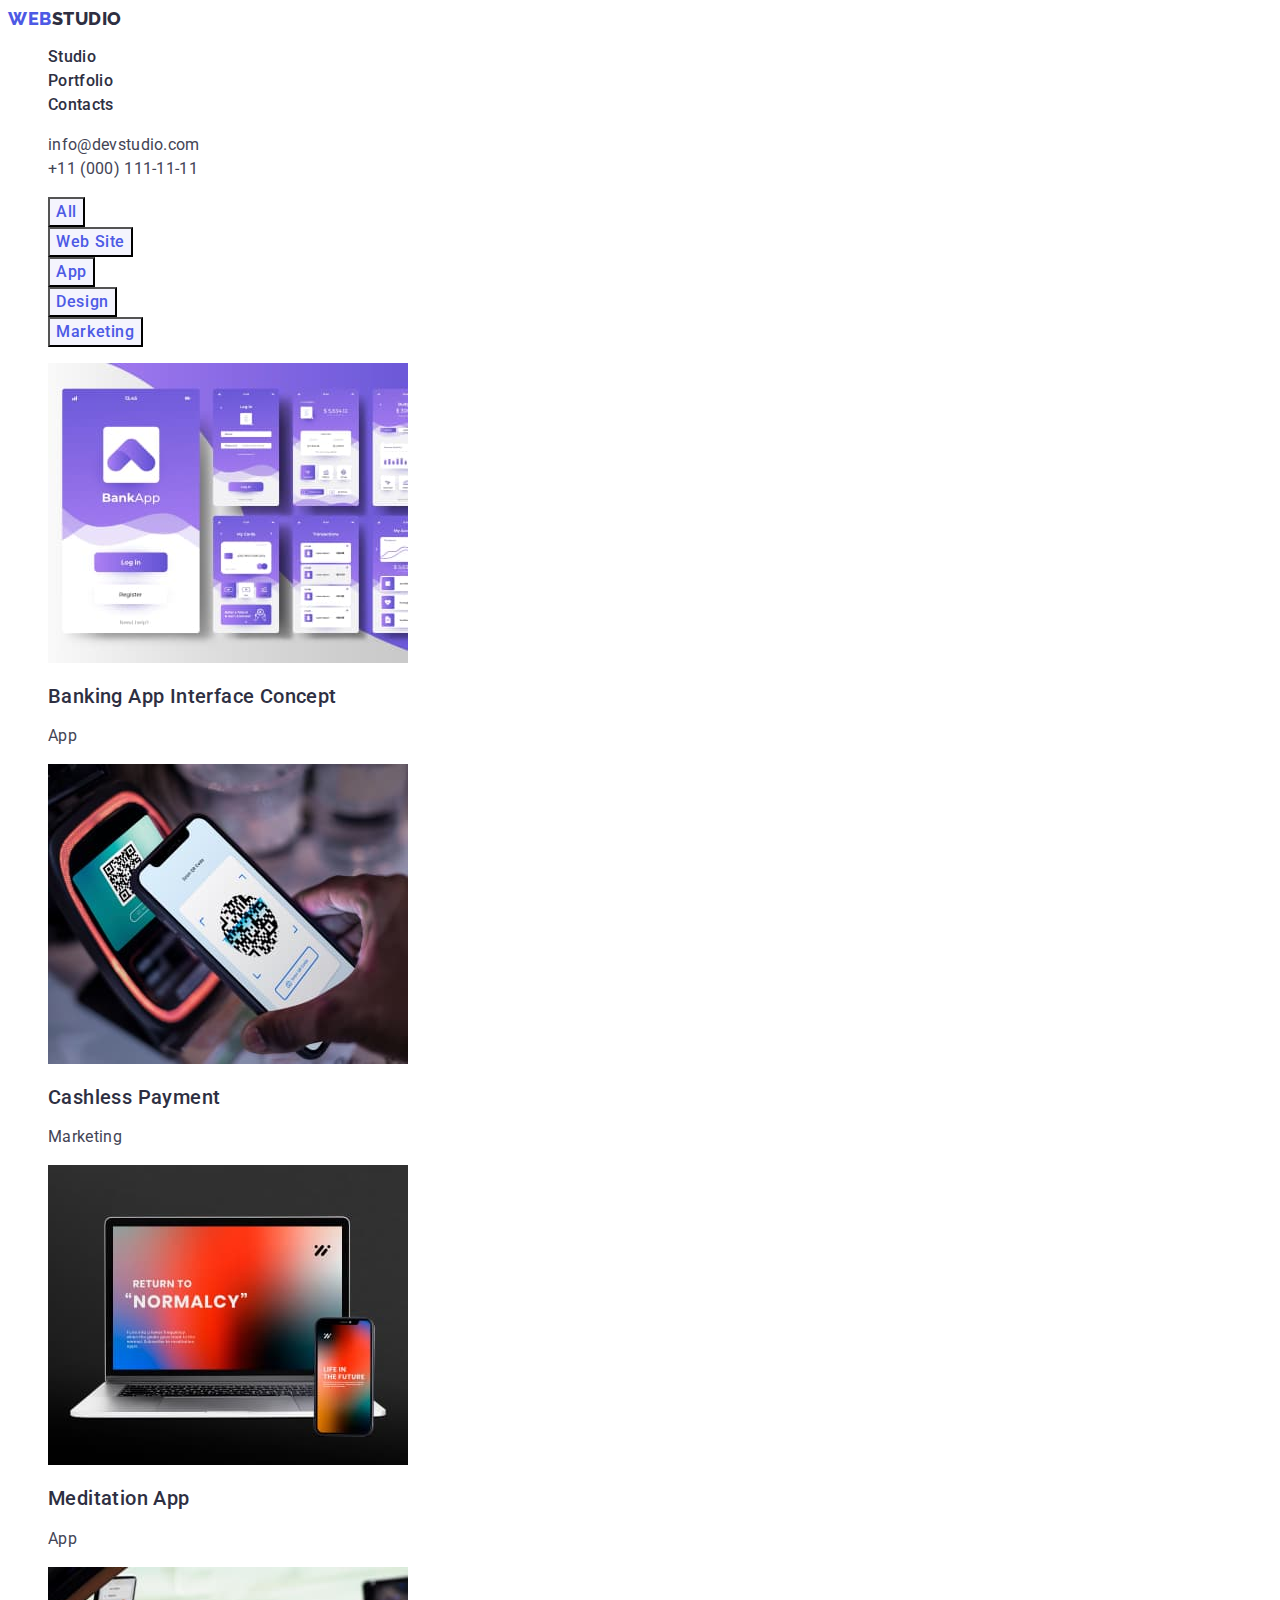
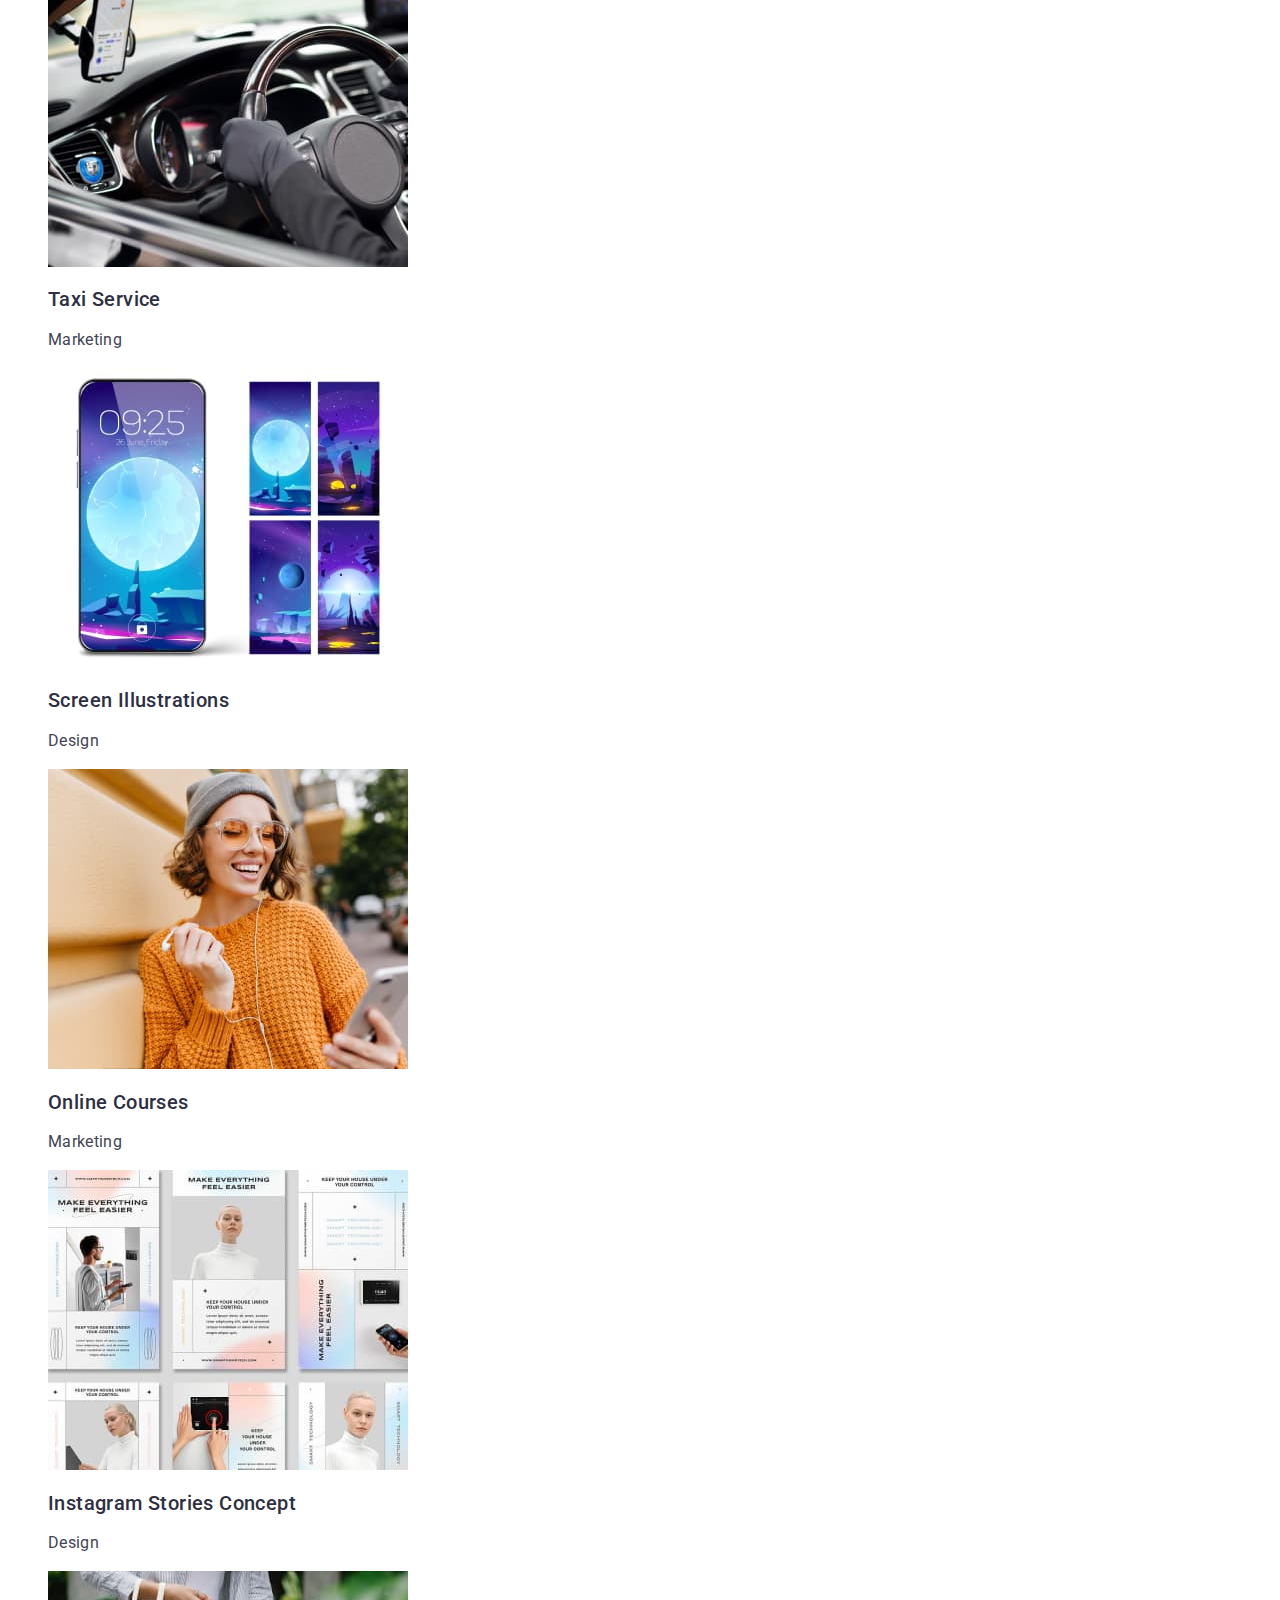
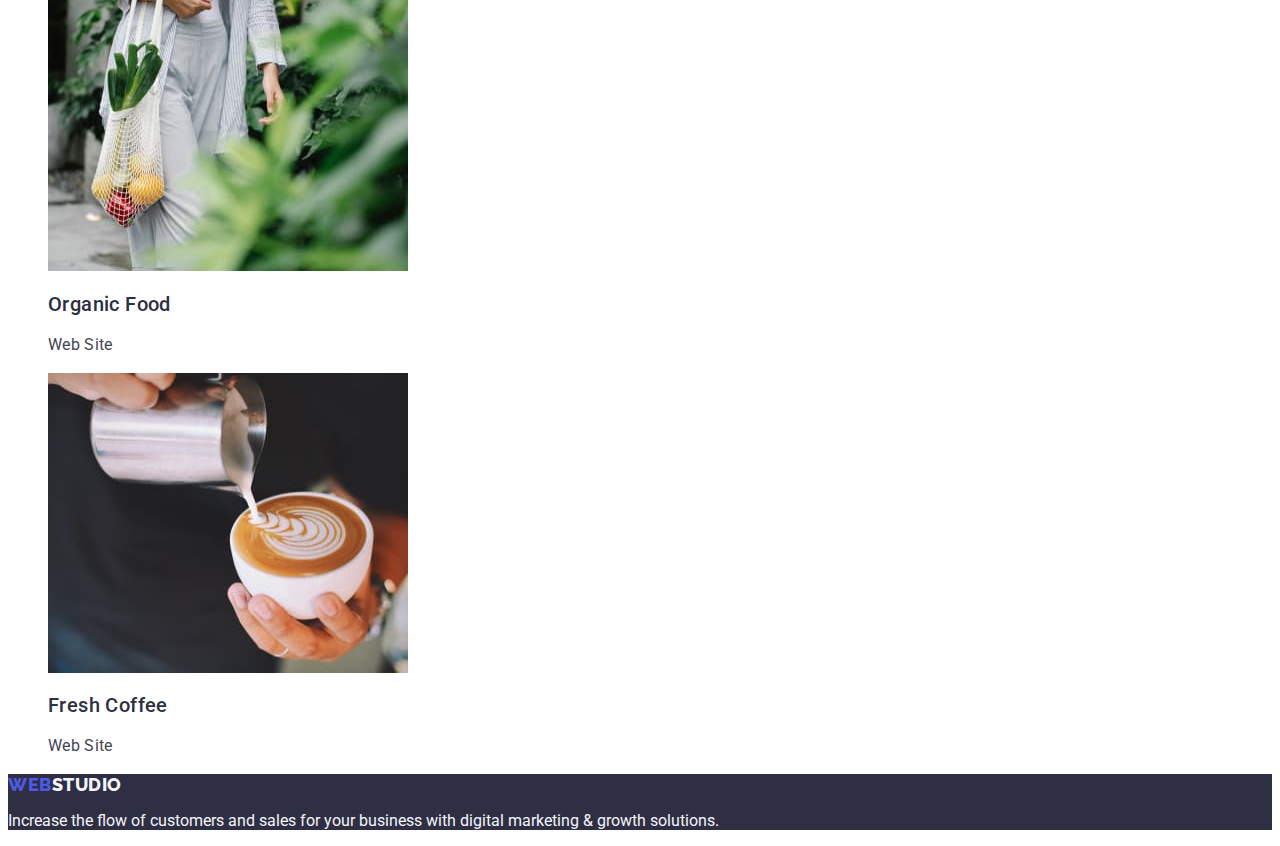
==== portfolio.html @ 261b6c30 "Initial commit" ====
<!DOCTYPE html>
<html lang="en">
  <head>
    <meta charset="UTF-8" />
    <meta http-equiv="X-UA-Compatible" content="IE=edge" />
    <meta name="viewport" content="width=device-width, initial-scale=1.0" />
    <title>Document</title>
    <link rel="preconnect" href="https://fonts.googleapis.com" />
    <link rel="preconnect" href="https://fonts.gstatic.com" crossorigin />
    <link
      href="https://fonts.googleapis.com/css2?family=Raleway:wght@800&family=Roboto:ital,wght@0,400;0,500;0,900;1,700&display=swap"
      rel="stylesheet"
    />
    <link rel="stylesheet" href="./css/styles.css" />
  </head>
  <body>
    <!-- Header -->
    <header class="nav">
      <nav>
        <a href="./index.html" class="logo link"
          >Web<span class="logo-second-color">Studio</span></a
        >

        <ul class="list">
          <li><a class="nav-link link" href="./index.html">Studio</a></li>
          <li>
            <a class="nav-link link" href="./portfolio.html">Portfolio</a>
          </li>
          <li><a class="nav-link link" href="">Contacts</a></li>
        </ul>
      </nav>

      <address class="address">
        <ul class="list">
          <li class="address-item">
            <a class="address-contacts link" href="mailto:info@devstudio.com"
              >info@devstudio.com</a
            >
          </li>
          <li class="address-item">
            <a class="address-contacts link" href="tel:+110001111111"
              >+11 (000) 111-11-11</a
            >
          </li>
        </ul>
      </address>
    </header>

    <!-- Filters  -->
    <main>
      <section class="filter-buttons">
        <h1 class="filter-title" hidden>What are we doing</h1>

        <ul class="filter-list-btn list">
          <li><button class="filter-btn-item" type="button">All</button></li>
          <li>
            <button class="filter-btn-item" type="button">Web Site</button>
          </li>
          <li><button class="filter-btn-item" type="button">App</button></li>
          <li><button class="filter-btn-item" type="button">Design</button></li>
          <li>
            <button class="filter-btn-item" type="button">Marketing</button>
          </li>
        </ul>

        <ul class="filter-list-img list">
          <li class="filter-item-img">
            <a href="" class="link">
              <img
                src="./images/images-portfolio/img-1.jpg"
                alt="app-interface"
                width="360"
                height="300"
              />
              <h2 class="filter-subtitle">Banking App Interface Concept</h2>
              <p class="filter-text">App</p></a
            >
          </li>
          <li>
            <a href="" class="link">
              <img
                src="./images/images-portfolio/img-2.jpg"
                alt="cashless-payment"
                width="360"
                height="300"
              />
              <h2 class="filter-subtitle">Cashless Payment</h2>
              <p class="filter-text">Marketing</p></a
            >
          </li>
          <li>
            <a href="" class="link">
              <img
                src="./images/images-portfolio/img-3.jpg"
                alt="meditation-app"
                width="360"
                height="300"
              />
              <h2 class="filter-subtitle">Meditation App</h2>
              <p class="filter-text">App</p></a
            >
          </li>

          <li>
            <a href="" class="link">
              <img
                src="./images/images-portfolio/img-4.jpg"
                alt="taxi-service"
                width="360"
                height="300"
              />
              <h2 class="filter-subtitle">Taxi Service</h2>
              <p class="filter-text">Marketing</p></a
            >
          </li>
          <li>
            <a href="" class="link">
              <img
                src="./images/images-portfolio/img-5.jpg"
                alt="screen-illustrations"
                width="360"
                height="300"
              />
              <h2 class="filter-subtitle">Screen Illustrations</h2>
              <p class="filter-text">Design</p></a
            >
          </li>

          <li>
            <a href="" class="link">
              <img
                src="./images/images-portfolio/img-6.jpg"
                alt="online-courses"
                width="360"
                height="300"
              />
              <h2 class="filter-subtitle">Online Courses</h2>
              <p class="filter-text">Marketing</p></a
            >
          </li>
          <li>
            <a href="" class="link">
              <img
                src="./images/images-portfolio/img-7.jpg"
                alt="instagram-stories-concept"
                width="360"
                height="300"
              />
              <h2 class="filter-subtitle">Instagram Stories Concept</h2>
              <p class="filter-text">Design</p></a
            >
          </li>
          <li>
            <a href="" class="link">
              <img
                src="./images/images-portfolio/img-8.jpg"
                alt="organic-food"
                width="360"
                height="300"
              />
              <h2 class="filter-subtitle">Organic Food</h2>
              <p class="filter-text">Web Site</p></a
            >
          </li>
          <li>
            <a href="" class="link">
              <img
                src="./images/images-portfolio/img-9.jpg"
                alt="fresh-coffee"
                width="360"
                height="300"
              />
              <h2 class="filter-subtitle">Fresh Coffee</h2>
              <p class="filter-text">Web Site</p></a
            >
          </li>
        </ul>
      </section>
    </main>
    <!-- Footer -->
    <footer class="footer">
      <a class="logo link" href="./index.html"
        >Web<span class="footer-logo">Studio</span></a
      >
      <p class="footer-text">
        Increase the flow of customers and sales for your business with digital
        marketing & growth solutions.
      </p>
    </footer>
  </body>
</html>
---- css/styles.css ----
:root {
  --primary-brand: #4d5ae5;
  --btn-active-color: #404bbf;
  --title-text-color: #2e2f42;
  --body-text-color: #434455;
  --section-color: #f4f4fd;
  --white-background-color: #fff;
  --dark-background-color: #2e2f42;
}

body {
  background-color: var(--white-background-color);
  color: var(--body-text-color);
  font-family: "Roboto", sans-serif;
  font-size: 16px;
}

.list {
  list-style: none;
}

/* Header nav sectioon */

.nav {
  background-color: var(--white-background-color);
}

.link {
  text-decoration: none;
}
.logo {
  color: var(--primary-brand);
  font-family: "Raleway", sans-serif;
  font-size: 18px;
  font-weight: 800;
  line-height: 1.17;
  letter-spacing: 0.03em;
  text-transform: uppercase;
  text-decoration: none;
}

.logo-second-color {
  color: var(--title-text-color);
  font-family: "Raleway", sans-serif;
  font-size: 18px;
  font-weight: 800;
  line-height: 1.17;
  letter-spacing: 0.03em;
  text-transform: uppercase;
  text-decoration: none;
}

.logo:hover,
.logo:focus {
}

.nav-link:hover,
.nav-link:focus {
  color: var(--btn-active-color);
}

.nav-link {
  color: var(--title-text-color);
  size: 16px;
  text-decoration: none;
  font-size: 16px;
  font-weight: 500;
  line-height: 1.5;
  letter-spacing: 0.02em;
  text-decoration: none;
}
/* Contacts */

.address-contacts:hover,
.address-contacts:focus {
  color: var(--btn-active-color);
}

.address-contacts {
  color: var(--body-text-color);
  text-decoration: none;
  font-size: 16px;
  line-height: 1.5;
  letter-spacing: 0.02em;
}

.address {
  font-style: normal;
}

/* Title */

.title {
  background-color: var(--dark-background-color);
}

.title-text {
  color: var(--white-background-color);
  font-weight: 700;
  font-size: 56px;
  line-height: 1.07;
  text-align: center;
  letter-spacing: 0.02em;
}

.title-btn {
  background-color: var(--primary-brand);
  color: var(--white-background-color);
  font-weight: 500;
  font-size: 16px;
  line-height: 1.5;
  letter-spacing: 0.04em;
  font-family: "Roboto", sans-serif;
}

.title-btn:hover,
.title-btn:focus {
  background-color: var(--btn-active-color);
  cursor: pointer;
}

/* About us section */

.about-company {
}
.about-title {
}

.about-list-item {
}
.about-subtitle {
  color: var(--title-text-color);
  font-size: 20px;
  font-weight: 500;
  font-size: 20px;
  line-height: 1.2;
  letter-spacing: 0.02em;
}
.about-text {
  font-size: 16px;
  line-height: 1.5;
  letter-spacing: 0.02em;
}

/* What are we doing */
.content {
}
.content-title {
  color: var(--title-text-color);
  font-weight: 700;
  font-size: 36px;
  line-height: 1.11;
  text-align: center;
  letter-spacing: 0.02em;
  text-transform: capitalize;
}

.content-item {
}
.content-img {
}

/* Our team */
.team {
  background-color: var(--section-color);
}
.team-title {
  color: var(--title-text-color);
  font-weight: 700;
  font-size: 36px;
  line-height: 1.11;
  text-align: center;
  letter-spacing: 0.02em;
  text-transform: capitalize;
}

.team-item {
  background-color: #fff;
}
.team-img {
}
.team-subtitle {
  color: var(--title-text-color);
  font-size: 20px;
  font-weight: 500;
  line-height: 1.2;
  letter-spacing: 0.02em;
}
.team-text {
  font-size: 16px;
  line-height: 1.5;
  letter-spacing: 0.02em;
}

/* Footer */
.footer {
  background-color: var(--dark-background-color);
}
.logo {
}
.footer-logo {
  color: var(--section-color);
  font-family: "Raleway", sans-serif;
  font-weight: 800;
  line-height: 1.17;
  letter-spacing: 0.03em;
  text-transform: uppercase;
  text-decoration: none;
}
.footer-text {
  color: var(--section-color);
  font-family: "Roboto", sans-serif;
  font-size: 16px;
}

/*                  */
/* Portfolio styles */
/*                  */

.filter-buttons {
  list-style: none;
}

/* .filter-title {
} */

.filter-btn-item {
  font-family: "Roboto", sans-serif;
  font-weight: 500;
  font-size: 16px;
  line-height: 1.5;
  letter-spacing: 0.04em;
  color: var(--primary-brand);
  background-color: var(--section-color);
}

.filter-btn-item:hover,
.filter-btn-item:focus {
  color: var(--white-background-color);
  background-color: var(--btn-active-color);
  cursor: pointer;
}

.filter-list-img {
}
.filter-item-img {
}
.filter-subtitle {
  color: var(--title-text-color);
  font-weight: 500;
  font-size: 20px;
  line-height: 1.2;
  letter-spacing: 0.02em;
}
.filter-text {
  color: var(--body-text-color);
  font-size: 16px;
  line-height: 1.5;
  letter-spacing: 0.02em;
}
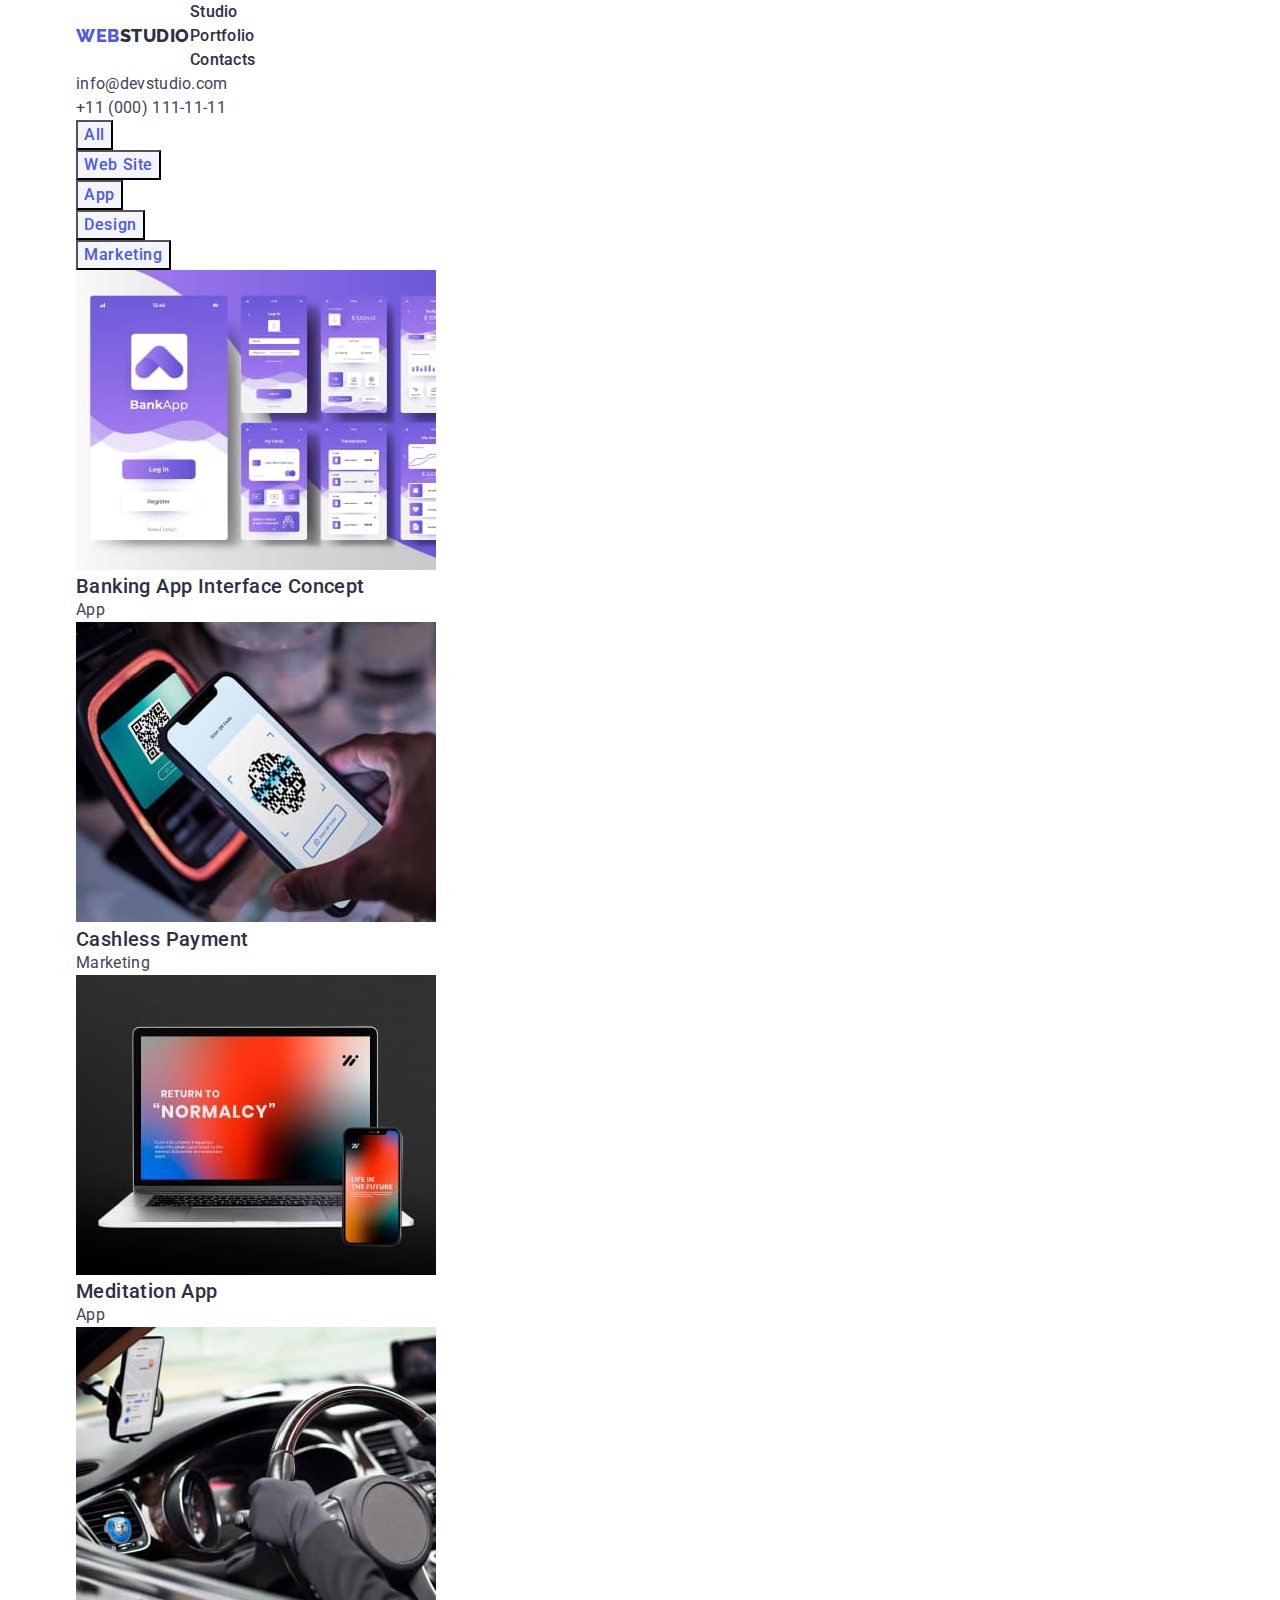
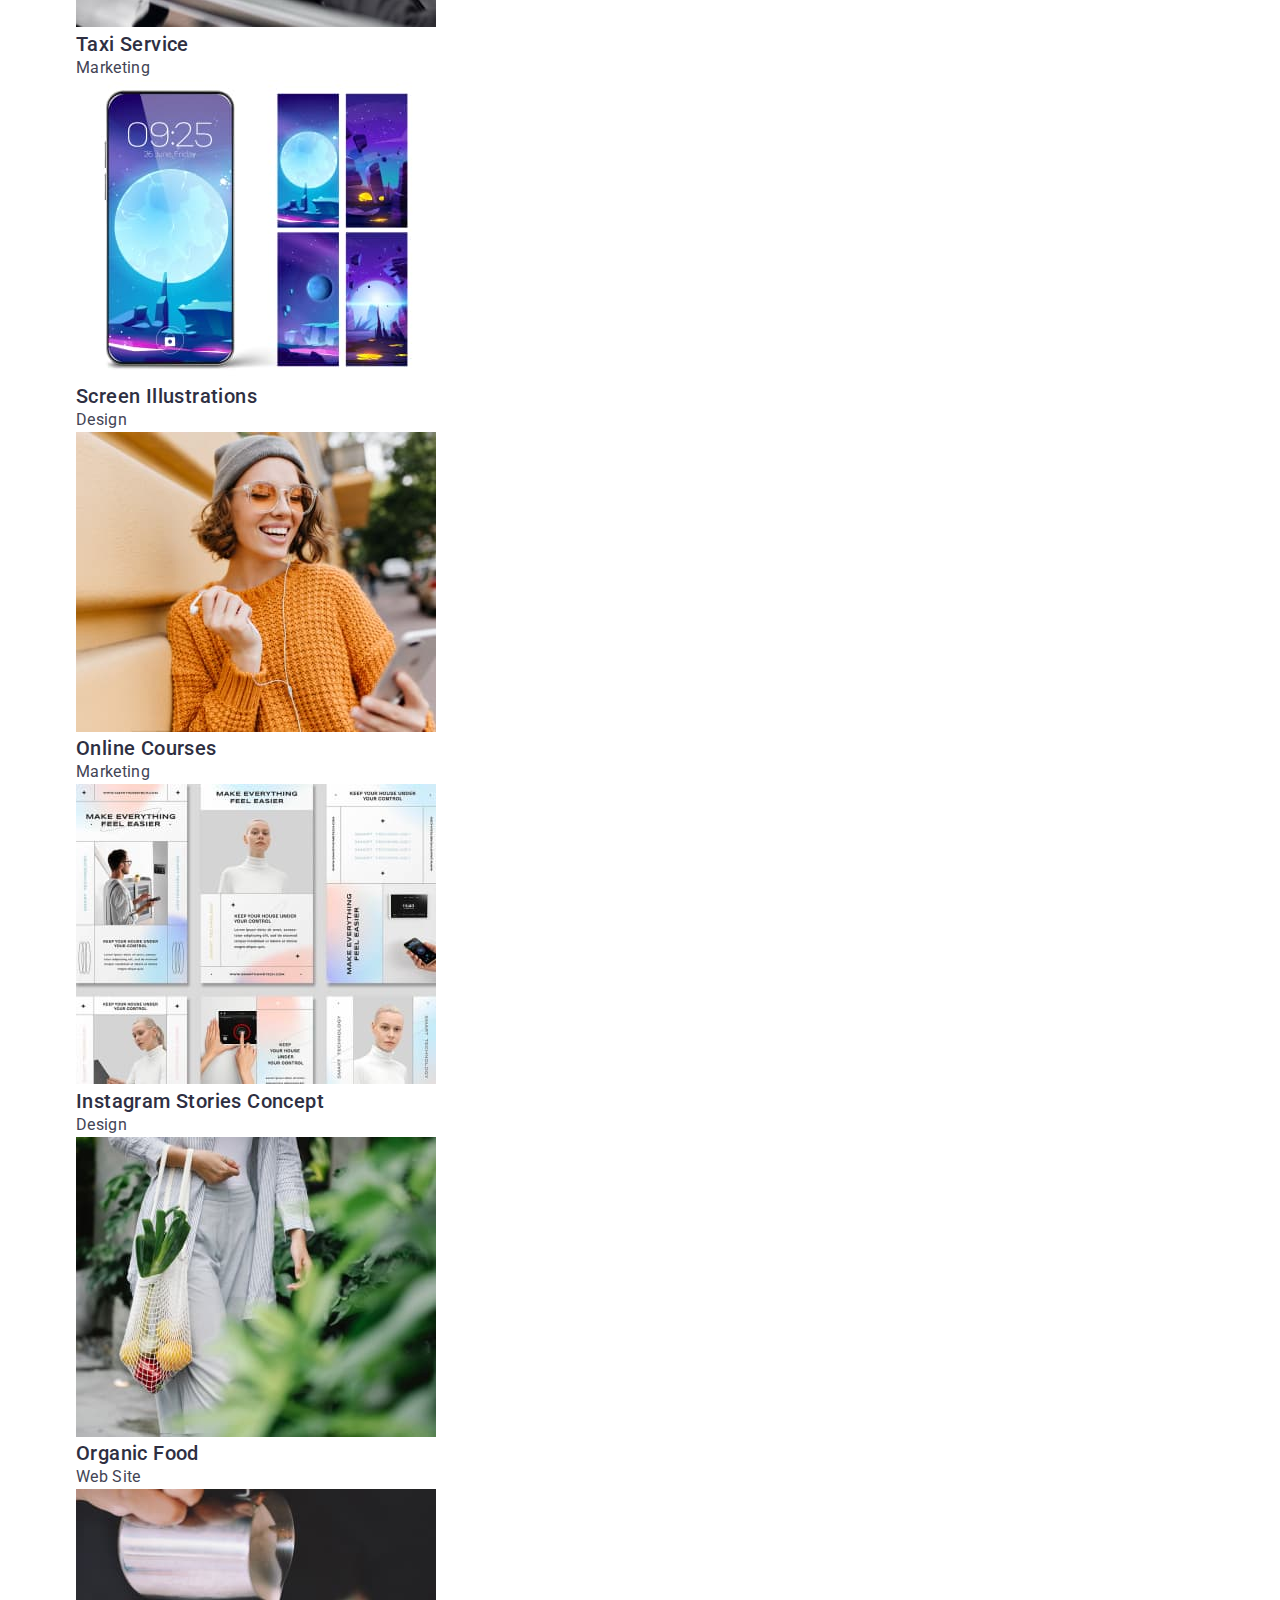
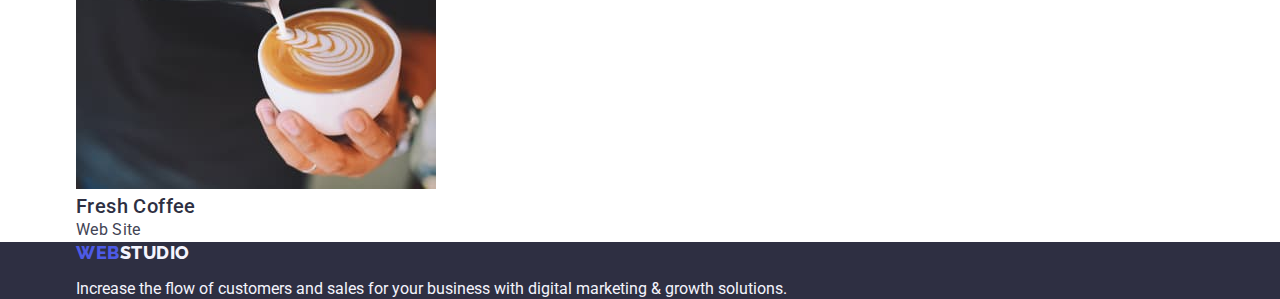
==== commit b01850a3: "header" ====
--- a/portfolio.html
+++ b/portfolio.html
@@ -5,187 +5,203 @@
     <meta http-equiv="X-UA-Compatible" content="IE=edge" />
     <meta name="viewport" content="width=device-width, initial-scale=1.0" />
     <title>Document</title>
+    <!-- Fonts -->
     <link rel="preconnect" href="https://fonts.googleapis.com" />
     <link rel="preconnect" href="https://fonts.gstatic.com" crossorigin />
     <link
       href="https://fonts.googleapis.com/css2?family=Raleway:wght@800&family=Roboto:ital,wght@0,400;0,500;0,900;1,700&display=swap"
       rel="stylesheet"
     />
+    <!-- Normalize -->
+    <link
+      rel="stylesheet"
+      href="https://cdn.jsdelivr.net/npm/modern-normalize@1.1.0/modern-normalize.min.css"
+    />
+    <!-- Main styles -->
     <link rel="stylesheet" href="./css/styles.css" />
   </head>
+
   <body>
     <!-- Header -->
     <header class="nav">
-      <nav>
-        <a href="./index.html" class="logo link"
-          >Web<span class="logo-second-color">Studio</span></a
-        >
-
-        <ul class="list">
-          <li><a class="nav-link link" href="./index.html">Studio</a></li>
-          <li>
-            <a class="nav-link link" href="./portfolio.html">Portfolio</a>
-          </li>
-          <li><a class="nav-link link" href="">Contacts</a></li>
-        </ul>
-      </nav>
-
-      <address class="address">
-        <ul class="list">
-          <li class="address-item">
-            <a class="address-contacts link" href="mailto:info@devstudio.com"
-              >info@devstudio.com</a
-            >
-          </li>
-          <li class="address-item">
-            <a class="address-contacts link" href="tel:+110001111111"
-              >+11 (000) 111-11-11</a
-            >
-          </li>
-        </ul>
-      </address>
+      <div class="container">
+        <nav class="main-nav">
+          <a href="./index.html" class="logo link"
+            >Web<span class="logo-second-color">Studio</span></a
+          >
+
+          <ul class="list">
+            <li><a class="nav-link link" href="./index.html">Studio</a></li>
+            <li>
+              <a class="nav-link link" href="./portfolio.html">Portfolio</a>
+            </li>
+            <li><a class="nav-link link" href="">Contacts</a></li>
+          </ul>
+        </nav>
+
+        <address class="address">
+          <ul class="list">
+            <li class="address-item">
+              <a class="address-contacts link" href="mailto:info@devstudio.com"
+                >info@devstudio.com</a
+              >
+            </li>
+            <li class="address-item">
+              <a class="address-contacts link" href="tel:+110001111111"
+                >+11 (000) 111-11-11</a
+              >
+            </li>
+          </ul>
+        </address>
+      </div>
     </header>
 
     <!-- Filters  -->
     <main>
       <section class="filter-buttons">
-        <h1 class="filter-title" hidden>What are we doing</h1>
-
-        <ul class="filter-list-btn list">
-          <li><button class="filter-btn-item" type="button">All</button></li>
-          <li>
-            <button class="filter-btn-item" type="button">Web Site</button>
-          </li>
-          <li><button class="filter-btn-item" type="button">App</button></li>
-          <li><button class="filter-btn-item" type="button">Design</button></li>
-          <li>
-            <button class="filter-btn-item" type="button">Marketing</button>
-          </li>
-        </ul>
-
-        <ul class="filter-list-img list">
-          <li class="filter-item-img">
-            <a href="" class="link">
-              <img
-                src="./images/images-portfolio/img-1.jpg"
-                alt="app-interface"
-                width="360"
-                height="300"
-              />
-              <h2 class="filter-subtitle">Banking App Interface Concept</h2>
-              <p class="filter-text">App</p></a
-            >
-          </li>
-          <li>
-            <a href="" class="link">
-              <img
-                src="./images/images-portfolio/img-2.jpg"
-                alt="cashless-payment"
-                width="360"
-                height="300"
-              />
-              <h2 class="filter-subtitle">Cashless Payment</h2>
-              <p class="filter-text">Marketing</p></a
-            >
-          </li>
-          <li>
-            <a href="" class="link">
-              <img
-                src="./images/images-portfolio/img-3.jpg"
-                alt="meditation-app"
-                width="360"
-                height="300"
-              />
-              <h2 class="filter-subtitle">Meditation App</h2>
-              <p class="filter-text">App</p></a
-            >
-          </li>
-
-          <li>
-            <a href="" class="link">
-              <img
-                src="./images/images-portfolio/img-4.jpg"
-                alt="taxi-service"
-                width="360"
-                height="300"
-              />
-              <h2 class="filter-subtitle">Taxi Service</h2>
-              <p class="filter-text">Marketing</p></a
-            >
-          </li>
-          <li>
-            <a href="" class="link">
-              <img
-                src="./images/images-portfolio/img-5.jpg"
-                alt="screen-illustrations"
-                width="360"
-                height="300"
-              />
-              <h2 class="filter-subtitle">Screen Illustrations</h2>
-              <p class="filter-text">Design</p></a
-            >
-          </li>
-
-          <li>
-            <a href="" class="link">
-              <img
-                src="./images/images-portfolio/img-6.jpg"
-                alt="online-courses"
-                width="360"
-                height="300"
-              />
-              <h2 class="filter-subtitle">Online Courses</h2>
-              <p class="filter-text">Marketing</p></a
-            >
-          </li>
-          <li>
-            <a href="" class="link">
-              <img
-                src="./images/images-portfolio/img-7.jpg"
-                alt="instagram-stories-concept"
-                width="360"
-                height="300"
-              />
-              <h2 class="filter-subtitle">Instagram Stories Concept</h2>
-              <p class="filter-text">Design</p></a
-            >
-          </li>
-          <li>
-            <a href="" class="link">
-              <img
-                src="./images/images-portfolio/img-8.jpg"
-                alt="organic-food"
-                width="360"
-                height="300"
-              />
-              <h2 class="filter-subtitle">Organic Food</h2>
-              <p class="filter-text">Web Site</p></a
-            >
-          </li>
-          <li>
-            <a href="" class="link">
-              <img
-                src="./images/images-portfolio/img-9.jpg"
-                alt="fresh-coffee"
-                width="360"
-                height="300"
-              />
-              <h2 class="filter-subtitle">Fresh Coffee</h2>
-              <p class="filter-text">Web Site</p></a
-            >
-          </li>
-        </ul>
+        <div class="container">
+          <h1 class="filter-title visually-hidden">What are we doing</h1>
+
+          <ul class="filter-list-btn list">
+            <li><button class="filter-btn-item" type="button">All</button></li>
+            <li>
+              <button class="filter-btn-item" type="button">Web Site</button>
+            </li>
+            <li><button class="filter-btn-item" type="button">App</button></li>
+            <li>
+              <button class="filter-btn-item" type="button">Design</button>
+            </li>
+            <li>
+              <button class="filter-btn-item" type="button">Marketing</button>
+            </li>
+          </ul>
+
+          <ul class="filter-list-img list">
+            <li class="filter-item-img">
+              <a href="" class="link">
+                <img
+                  src="./images/images-portfolio/img-1.jpg"
+                  alt="app-interface"
+                  width="360"
+                  height="300"
+                />
+                <h2 class="filter-subtitle">Banking App Interface Concept</h2>
+                <p class="filter-text">App</p></a
+              >
+            </li>
+            <li>
+              <a href="" class="link">
+                <img
+                  src="./images/images-portfolio/img-2.jpg"
+                  alt="cashless-payment"
+                  width="360"
+                  height="300"
+                />
+                <h2 class="filter-subtitle">Cashless Payment</h2>
+                <p class="filter-text">Marketing</p></a
+              >
+            </li>
+            <li>
+              <a href="" class="link">
+                <img
+                  src="./images/images-portfolio/img-3.jpg"
+                  alt="meditation-app"
+                  width="360"
+                  height="300"
+                />
+                <h2 class="filter-subtitle">Meditation App</h2>
+                <p class="filter-text">App</p></a
+              >
+            </li>
+
+            <li>
+              <a href="" class="link">
+                <img
+                  src="./images/images-portfolio/img-4.jpg"
+                  alt="taxi-service"
+                  width="360"
+                  height="300"
+                />
+                <h2 class="filter-subtitle">Taxi Service</h2>
+                <p class="filter-text">Marketing</p></a
+              >
+            </li>
+            <li>
+              <a href="" class="link">
+                <img
+                  src="./images/images-portfolio/img-5.jpg"
+                  alt="screen-illustrations"
+                  width="360"
+                  height="300"
+                />
+                <h2 class="filter-subtitle">Screen Illustrations</h2>
+                <p class="filter-text">Design</p></a
+              >
+            </li>
+
+            <li>
+              <a href="" class="link">
+                <img
+                  src="./images/images-portfolio/img-6.jpg"
+                  alt="online-courses"
+                  width="360"
+                  height="300"
+                />
+                <h2 class="filter-subtitle">Online Courses</h2>
+                <p class="filter-text">Marketing</p></a
+              >
+            </li>
+            <li>
+              <a href="" class="link">
+                <img
+                  src="./images/images-portfolio/img-7.jpg"
+                  alt="instagram-stories-concept"
+                  width="360"
+                  height="300"
+                />
+                <h2 class="filter-subtitle">Instagram Stories Concept</h2>
+                <p class="filter-text">Design</p></a
+              >
+            </li>
+            <li>
+              <a href="" class="link">
+                <img
+                  src="./images/images-portfolio/img-8.jpg"
+                  alt="organic-food"
+                  width="360"
+                  height="300"
+                />
+                <h2 class="filter-subtitle">Organic Food</h2>
+                <p class="filter-text">Web Site</p></a
+              >
+            </li>
+            <li>
+              <a href="" class="link">
+                <img
+                  src="./images/images-portfolio/img-9.jpg"
+                  alt="fresh-coffee"
+                  width="360"
+                  height="300"
+                />
+                <h2 class="filter-subtitle">Fresh Coffee</h2>
+                <p class="filter-text">Web Site</p></a
+              >
+            </li>
+          </ul>
+        </div>
       </section>
     </main>
     <!-- Footer -->
     <footer class="footer">
-      <a class="logo link" href="./index.html"
-        >Web<span class="footer-logo">Studio</span></a
-      >
-      <p class="footer-text">
-        Increase the flow of customers and sales for your business with digital
-        marketing & growth solutions.
-      </p>
+      <div class="container">
+        <a class="logo link" href="./index.html"
+          >Web<span class="footer-logo">Studio</span></a
+        >
+        <p class="footer-text">
+          Increase the flow of customers and sales for your business with
+          digital marketing & growth solutions.
+        </p>
+      </div>
     </footer>
   </body>
 </html>
--- a/css/styles.css
+++ b/css/styles.css
@@ -19,7 +19,52 @@
   list-style: none;
 }
 
+.container {
+  width: 1158px;
+  padding-left: 15px;
+  padding-right: 15px;
+  margin-left: auto;
+  margin-right: auto;
+}
+
+.list {
+  list-style: none;
+}
+/* Reset start */
+.visually-hidden {
+  position: absolute;
+  width: 1px;
+  height: 1px;
+  margin: -1px;
+  border: 0;
+  padding: 0;
+  white-space: nowrap;
+  clip-path: inset(100%);
+  clip: rect(0 0 0 0);
+  overflow: hidden;
+}
+
+h1,
+h2,
+h3,
+h4,
+h5,
+h6,
+p {
+  margin: 0;
+}
+
+ul {
+  margin: 0;
+  padding: 0;
+  list-style: none;
+}
+
+/* Reset end  */
+
+/*  */
 /* Header nav sectioon */
+/*  */
 
 .nav {
   background-color: var(--white-background-color);
@@ -69,7 +114,23 @@
   letter-spacing: 0.02em;
   text-decoration: none;
 }
-/* Contacts */
+
+/* Site nav */
+
+.site-nav {
+  display: flex;
+}
+.site-nav .site-nav-item:not(:last-child) {
+  margin-right: 40px;
+}
+
+.site-nav .link {
+  display: block;
+  padding-top: 24px;
+  padding-bottom: 24px;
+}
+
+/* Contacts nav */
 
 .address-contacts:hover,
 .address-contacts:focus {
@@ -87,11 +148,22 @@
 .address {
   font-style: normal;
 }
-
-/* Title */
+.contact-nav {
+  display: flex;
+}
+.contact-nav .contact-nav-item:not(:last-child) {
+  margin-right: 40px;
+}
+
+.main-nav {
+  display: flex;
+  align-items: center;
+}
+/* Hero */
 
 .title {
   background-color: var(--dark-background-color);
+  text-align: center;
 }
 
 .title-text {
@@ -101,6 +173,7 @@
   line-height: 1.07;
   text-align: center;
   letter-spacing: 0.02em;
+  margin-bottom: 48px;
 }
 
 .title-btn {
@@ -111,6 +184,8 @@
   line-height: 1.5;
   letter-spacing: 0.04em;
   font-family: "Roboto", sans-serif;
+  border-radius: 4px;
+  padding: 16px 32px;
 }
 
 .title-btn:hover,
@@ -135,6 +210,7 @@
   font-size: 20px;
   line-height: 1.2;
   letter-spacing: 0.02em;
+  margin-bottom: 8px;
 }
 .about-text {
   font-size: 16px;
@@ -153,6 +229,7 @@
   text-align: center;
   letter-spacing: 0.02em;
   text-transform: capitalize;
+  margin-bottom: 72px;
 }
 
 .content-item {
@@ -172,6 +249,7 @@
   text-align: center;
   letter-spacing: 0.02em;
   text-transform: capitalize;
+  margin-bottom: 72px;
 }
 
 .team-item {
@@ -185,6 +263,7 @@
   font-weight: 500;
   line-height: 1.2;
   letter-spacing: 0.02em;
+  margin-bottom: 8px;
 }
 .team-text {
   font-size: 16px;
@@ -211,6 +290,7 @@
   color: var(--section-color);
   font-family: "Roboto", sans-serif;
   font-size: 16px;
+  margin-top: 17.5px;
 }
 
 /*                  */
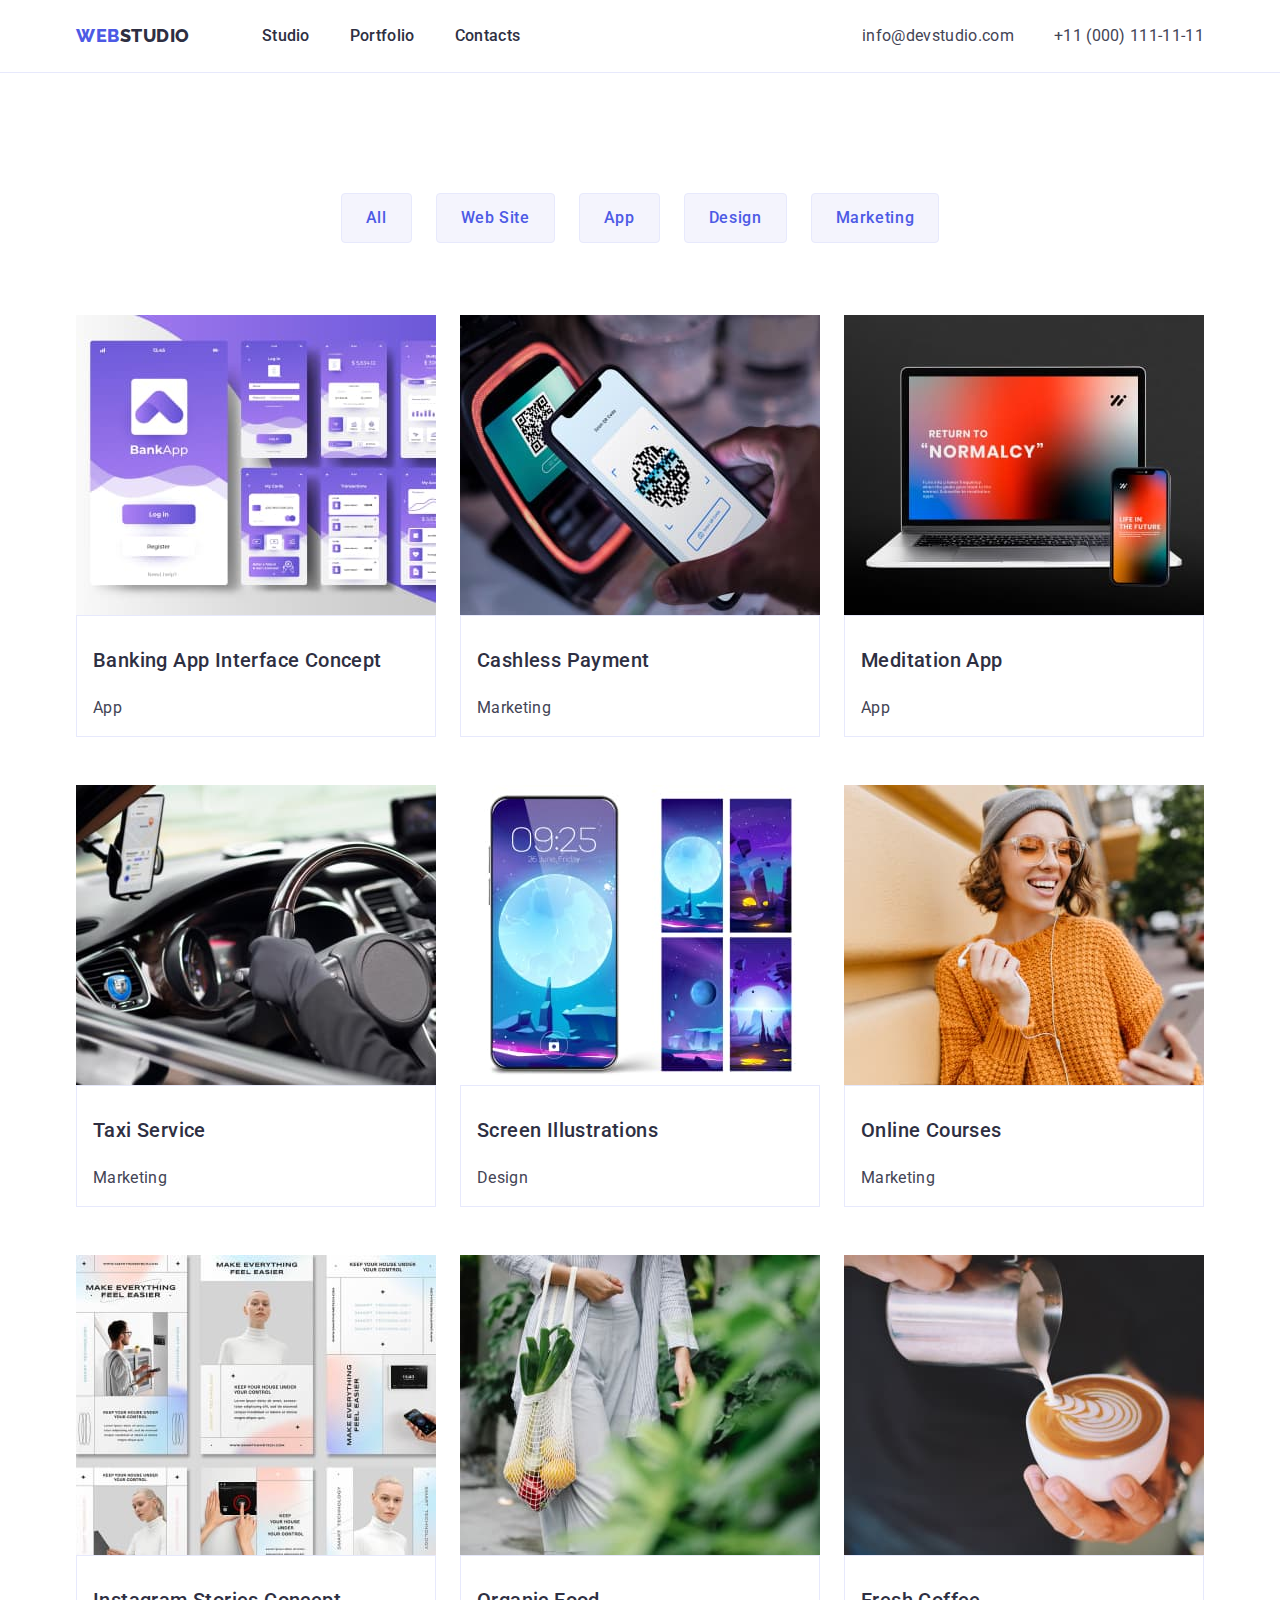
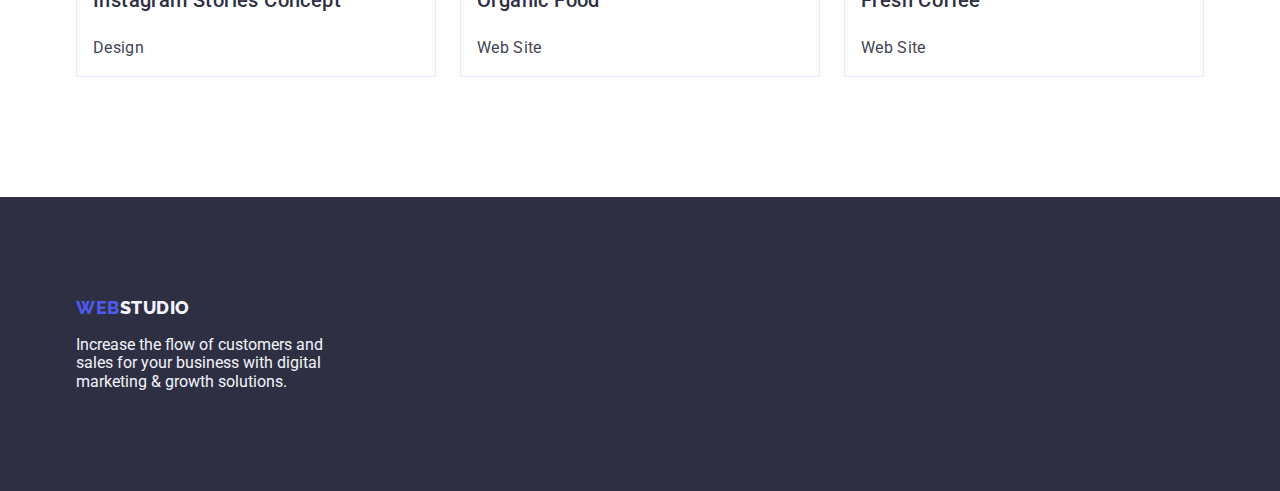
==== commit a2fa769a: "v 1.0" ====
--- a/portfolio.html
+++ b/portfolio.html
@@ -24,29 +24,33 @@
   <body>
     <!-- Header -->
     <header class="nav">
-      <div class="container">
+      <div class="container main-nav">
         <nav class="main-nav">
           <a href="./index.html" class="logo link"
             >Web<span class="logo-second-color">Studio</span></a
           >
 
-          <ul class="list">
-            <li><a class="nav-link link" href="./index.html">Studio</a></li>
-            <li>
+          <ul class="list site-nav">
+            <li class="site-nav-item">
+              <a class="nav-link link" href="./index.html">Studio</a>
+            </li>
+            <li class="site-nav-item">
               <a class="nav-link link" href="./portfolio.html">Portfolio</a>
             </li>
-            <li><a class="nav-link link" href="">Contacts</a></li>
+            <li class="site-nav-item">
+              <a class="nav-link link" href="">Contacts</a>
+            </li>
           </ul>
         </nav>
 
         <address class="address">
-          <ul class="list">
-            <li class="address-item">
+          <ul class="list contact-nav">
+            <li class="contact-nav-item">
               <a class="address-contacts link" href="mailto:info@devstudio.com"
                 >info@devstudio.com</a
               >
             </li>
-            <li class="address-item">
+            <li class="contact-nav-item">
               <a class="address-contacts link" href="tel:+110001111111"
                 >+11 (000) 111-11-11</a
               >
@@ -58,134 +62,147 @@
 
     <!-- Filters  -->
     <main>
-      <section class="filter-buttons">
+      <section class="filter-buttons section">
         <div class="container">
           <h1 class="filter-title visually-hidden">What are we doing</h1>
 
           <ul class="filter-list-btn list">
-            <li><button class="filter-btn-item" type="button">All</button></li>
-            <li>
-              <button class="filter-btn-item" type="button">Web Site</button>
-            </li>
-            <li><button class="filter-btn-item" type="button">App</button></li>
-            <li>
-              <button class="filter-btn-item" type="button">Design</button>
-            </li>
-            <li>
-              <button class="filter-btn-item" type="button">Marketing</button>
+            <li class="filter-btn-item">
+              <button class="filter-btn" type="button">All</button>
+            </li>
+            <li class="filter-btn-item">
+              <button class="filter-btn" type="button">Web Site</button>
+            </li>
+            <li class="filter-btn-item">
+              <button class="filter-btn" type="button">App</button>
+            </li>
+            <li class="filter-btn-item">
+              <button class="filter-btn" type="button">Design</button>
+            </li>
+            <li class="filter-btn-item">
+              <button class="filter-btn" type="button">Marketing</button>
             </li>
           </ul>
 
           <ul class="filter-list-img list">
             <li class="filter-item-img">
               <a href="" class="link">
-                <img
+                <img class="img"
                   src="./images/images-portfolio/img-1.jpg"
                   alt="app-interface"
                   width="360"
                   height="300"
                 />
+                <div class="border-text">
                 <h2 class="filter-subtitle">Banking App Interface Concept</h2>
                 <p class="filter-text">App</p></a
-              >
-            </li>
-            <li>
-              <a href="" class="link">
-                <img
+              ></div>
+            </li>
+            <li class="filter-item-img">
+              <a href="" class="link">
+                <img class="img"
                   src="./images/images-portfolio/img-2.jpg"
                   alt="cashless-payment"
                   width="360"
                   height="300"
                 />
+                <div class="border-text">
                 <h2 class="filter-subtitle">Cashless Payment</h2>
                 <p class="filter-text">Marketing</p></a
-              >
-            </li>
-            <li>
-              <a href="" class="link">
-                <img
+              ></div>
+            </li>
+            <li class="filter-item-img">
+              <a href="" class="link">
+                <img class="img"
                   src="./images/images-portfolio/img-3.jpg"
                   alt="meditation-app"
                   width="360"
                   height="300"
                 />
+                <div class="border-text">
                 <h2 class="filter-subtitle">Meditation App</h2>
                 <p class="filter-text">App</p></a
-              >
-            </li>
-
-            <li>
-              <a href="" class="link">
-                <img
+              ></div>
+            </li>
+
+            <li class="filter-item-img">
+              <a href="" class="link">
+                <img class="img"
                   src="./images/images-portfolio/img-4.jpg"
                   alt="taxi-service"
                   width="360"
                   height="300"
                 />
+                <div class="border-text">
                 <h2 class="filter-subtitle">Taxi Service</h2>
                 <p class="filter-text">Marketing</p></a
-              >
-            </li>
-            <li>
-              <a href="" class="link">
-                <img
+              ></div>
+            </li>
+            <li class="filter-item-img">
+              <a href="" class="link">
+                <img class="img"
                   src="./images/images-portfolio/img-5.jpg"
                   alt="screen-illustrations"
                   width="360"
                   height="300"
                 />
+                <div class="border-text">
                 <h2 class="filter-subtitle">Screen Illustrations</h2>
                 <p class="filter-text">Design</p></a
-              >
-            </li>
-
-            <li>
-              <a href="" class="link">
-                <img
+              ></div>
+            </li>
+
+            <li class="filter-item-img">
+              <a href="" class="link">
+                <img class="img"
                   src="./images/images-portfolio/img-6.jpg"
                   alt="online-courses"
                   width="360"
                   height="300"
                 />
+                <div class="border-text">
                 <h2 class="filter-subtitle">Online Courses</h2>
                 <p class="filter-text">Marketing</p></a
-              >
-            </li>
-            <li>
-              <a href="" class="link">
-                <img
+              ></div>
+            </li>
+            <li class="filter-item-img">
+              <a href="" class="link">
+                <img class="img"
                   src="./images/images-portfolio/img-7.jpg"
                   alt="instagram-stories-concept"
                   width="360"
                   height="300"
                 />
+                <div class="border-text">
                 <h2 class="filter-subtitle">Instagram Stories Concept</h2>
                 <p class="filter-text">Design</p></a
-              >
-            </li>
-            <li>
-              <a href="" class="link">
-                <img
+              ></div>
+            </li>
+            <li class="filter-item-img">
+              <a href="" class="link">
+                <img class="img"
                   src="./images/images-portfolio/img-8.jpg"
                   alt="organic-food"
                   width="360"
                   height="300"
                 />
+                <div class="border-text">
                 <h2 class="filter-subtitle">Organic Food</h2>
                 <p class="filter-text">Web Site</p></a
-              >
-            </li>
-            <li>
-              <a href="" class="link">
-                <img
+              ></div>
+            </li>
+            <li class="filter-item-img">
+              <a href="" class="link">
+                <img class="img"
                   src="./images/images-portfolio/img-9.jpg"
                   alt="fresh-coffee"
                   width="360"
                   height="300"
                 />
+                <div class="border-text">
                 <h2 class="filter-subtitle">Fresh Coffee</h2>
                 <p class="filter-text">Web Site</p></a
-              >
+              ></div>
             </li>
           </ul>
         </div>
--- a/css/styles.css
+++ b/css/styles.css
@@ -6,6 +6,7 @@
   --section-color: #f4f4fd;
   --white-background-color: #fff;
   --dark-background-color: #2e2f42;
+  --accent: #e7e9fc;
 }
 
 body {
@@ -68,6 +69,7 @@
 
 .nav {
   background-color: var(--white-background-color);
+  border-bottom: 1px solid var(--accent);
 }
 
 .link {
@@ -119,6 +121,7 @@
 
 .site-nav {
   display: flex;
+  margin-left: 72px;
 }
 .site-nav .site-nav-item:not(:last-child) {
   margin-right: 40px;
@@ -147,6 +150,8 @@
 
 .address {
   font-style: normal;
+  display: flex;
+  margin-left: auto;
 }
 .contact-nav {
   display: flex;
@@ -186,6 +191,7 @@
   font-family: "Roboto", sans-serif;
   border-radius: 4px;
   padding: 16px 32px;
+  border-color: transparent;
 }
 
 .title-btn:hover,
@@ -202,7 +208,13 @@
 }
 
 .about-list-item {
-}
+  width: 264px;
+}
+
+.company-list .about-list-item:not(:last-child) {
+  margin-right: 24px;
+}
+
 .about-subtitle {
   color: var(--title-text-color);
   font-size: 20px;
@@ -216,6 +228,10 @@
   font-size: 16px;
   line-height: 1.5;
   letter-spacing: 0.02em;
+}
+
+.company-list {
+  display: flex;
 }
 
 /* What are we doing */
@@ -237,6 +253,14 @@
 .content-img {
 }
 
+.content-list {
+  display: flex;
+}
+
+.content-list .content-item:not(:last-child) {
+  margin-right: 24px;
+}
+
 /* Our team */
 .team {
   background-color: var(--section-color);
@@ -253,7 +277,7 @@
 }
 
 .team-item {
-  background-color: #fff;
+  background-color: var(--white-background-color);
 }
 .team-img {
 }
@@ -264,16 +288,28 @@
   line-height: 1.2;
   letter-spacing: 0.02em;
   margin-bottom: 8px;
+  text-align: center;
+  padding-top: 32px;
 }
 .team-text {
   font-size: 16px;
   line-height: 1.5;
   letter-spacing: 0.02em;
-}
-
+  text-align: center;
+  padding-bottom: 32px;
+}
+.team-list {
+  display: flex;
+}
+
+.team-list .team-item:not(:last-child) {
+  margin-right: 24px;
+}
 /* Footer */
 .footer {
   background-color: var(--dark-background-color);
+  padding-top: 100px;
+  padding-bottom: 100px;
 }
 .logo {
 }
@@ -291,6 +327,7 @@
   font-family: "Roboto", sans-serif;
   font-size: 16px;
   margin-top: 17.5px;
+  width: 264px;
 }
 
 /*                  */
@@ -304,7 +341,12 @@
 /* .filter-title {
 } */
 
-.filter-btn-item {
+.filter-list-btn {
+  display: flex;
+  justify-content: center;
+}
+
+.filter-btn {
   font-family: "Roboto", sans-serif;
   font-weight: 500;
   font-size: 16px;
@@ -312,29 +354,75 @@
   letter-spacing: 0.04em;
   color: var(--primary-brand);
   background-color: var(--section-color);
-}
-
-.filter-btn-item:hover,
-.filter-btn-item:focus {
+  padding: 12px 24px;
+  border-radius: 4px;
+  text-align: center;
+  border: 1px solid var(--accent);
+  margin-bottom: 72px;
+}
+
+.filter-btn-item {
+  text-align: center;
+}
+
+.filter-list-btn .filter-btn-item:not(:last-child) {
+  margin-right: 24px;
+}
+
+.filter-btn:hover,
+.filter-btn:focus {
   color: var(--white-background-color);
   background-color: var(--btn-active-color);
   cursor: pointer;
 }
 
 .filter-list-img {
+  display: flex;
+  flex-wrap: wrap;
 }
 .filter-item-img {
-}
+  width: 360px;
+  margin-right: 24px;
+  margin-bottom: 48px;
+}
+/* .filter-item-img {
+  width: calc((100% - 48px) / 3);
+  margin-right: 24px;
+} */
+
+.filter-item-img:nth-child(3n) {
+  margin-right: 0;
+}
+
+.filter-item-img:nth-last-child(-n + 3) {
+  margin-bottom: 0;
+}
+
 .filter-subtitle {
   color: var(--title-text-color);
   font-weight: 500;
   font-size: 20px;
   line-height: 1.2;
   letter-spacing: 0.02em;
+  margin-top: 32px;
+  margin-bottom: 8px;
+  padding-left: 16px;
 }
 .filter-text {
   color: var(--body-text-color);
   font-size: 16px;
   line-height: 1.5;
   letter-spacing: 0.02em;
-}
+  padding: 16px;
+}
+.border-text {
+  border: 1px solid var(--accent);
+}
+.section {
+  padding-bottom: 120px;
+  padding-top: 120px;
+}
+
+.img {
+  display: block;
+}
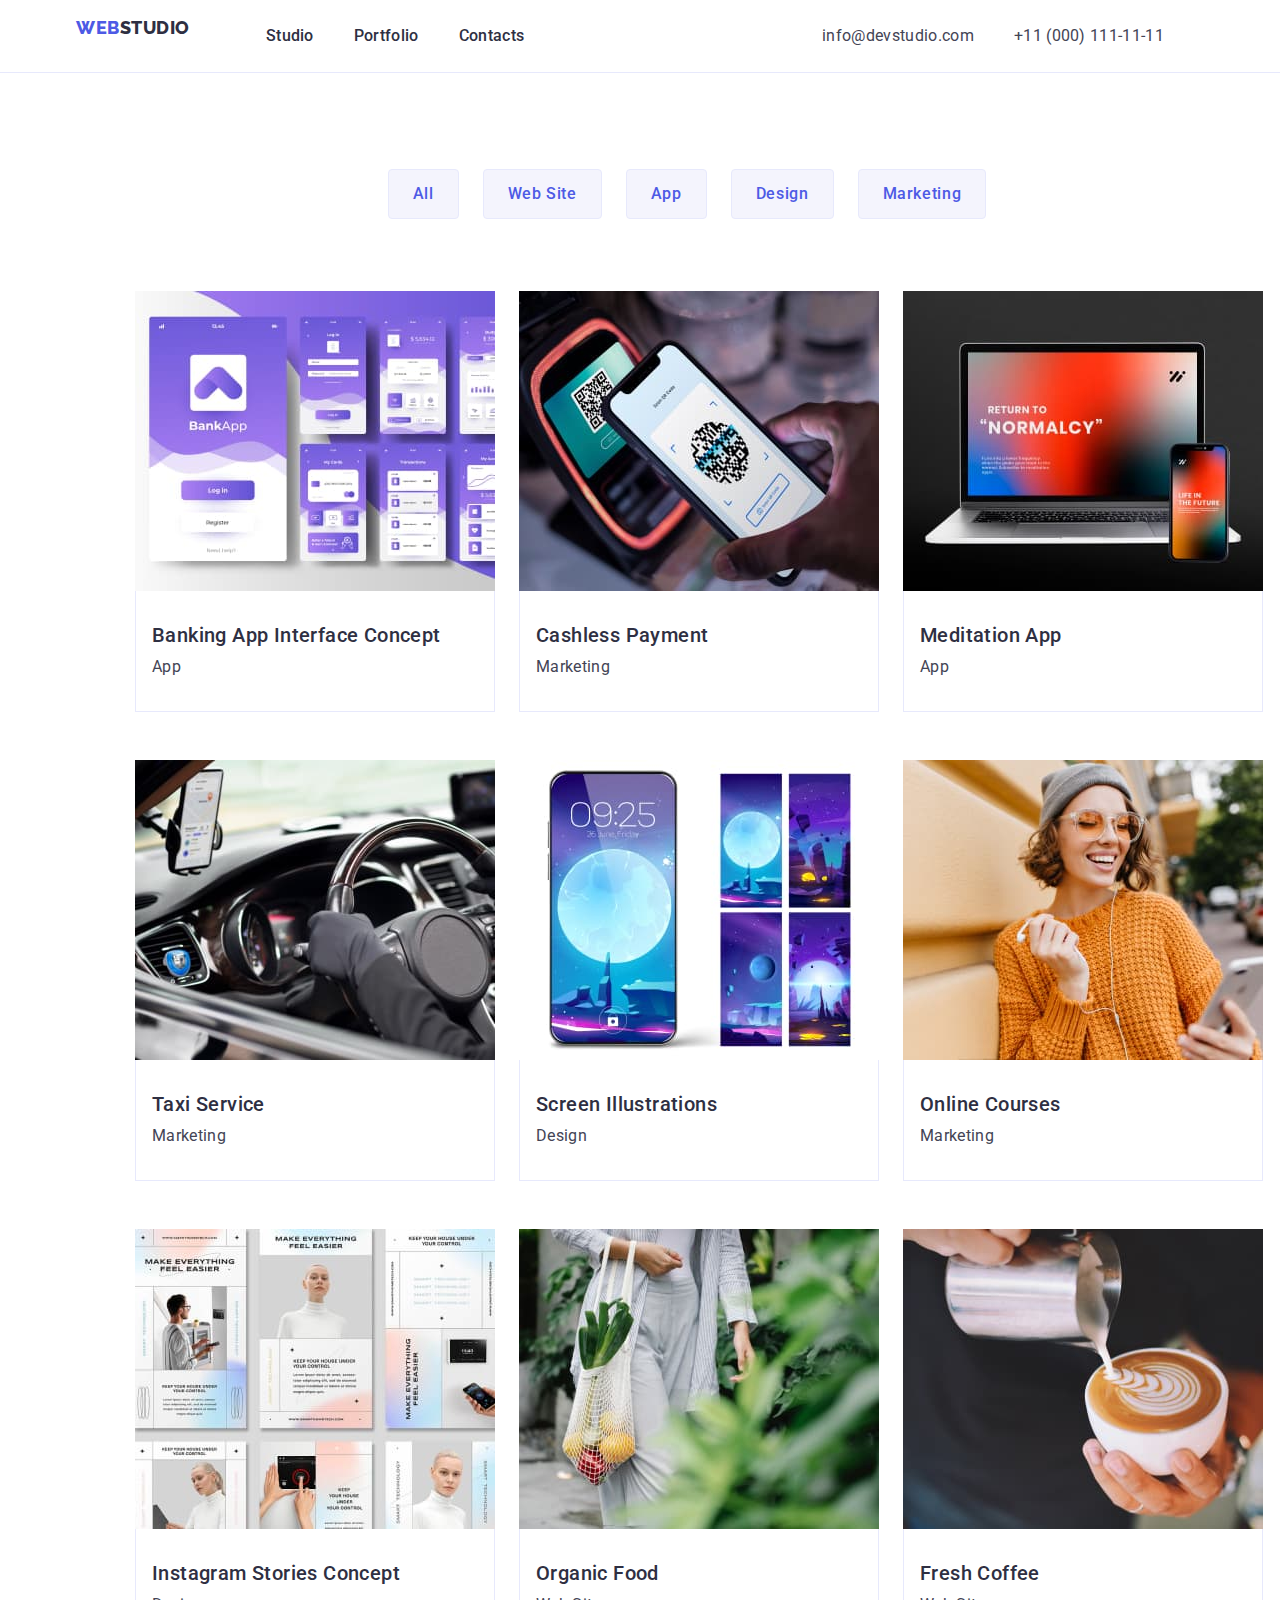
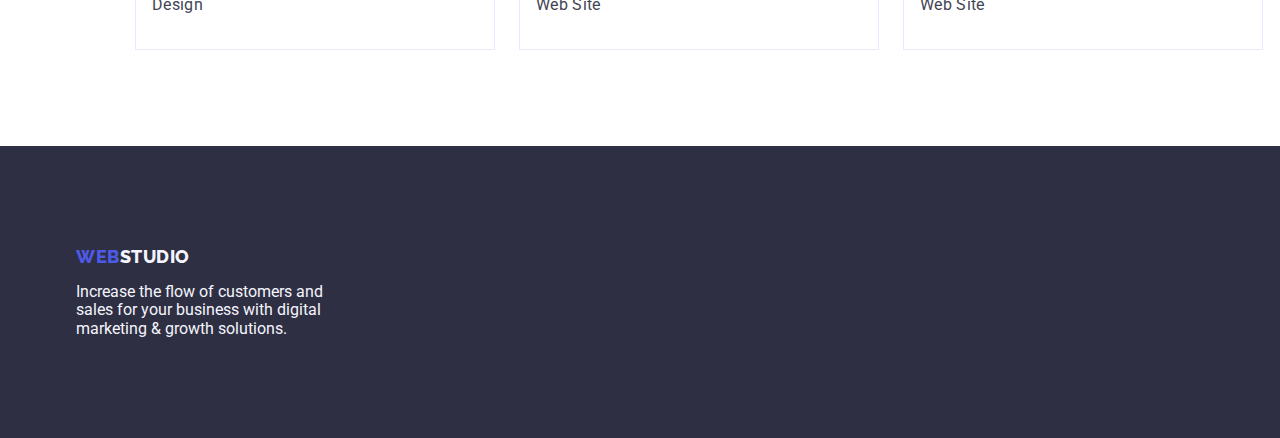
==== commit d5881e31: "v 1.1" ====
--- a/portfolio.html
+++ b/portfolio.html
@@ -87,122 +87,140 @@
           <ul class="filter-list-img list">
             <li class="filter-item-img">
               <a href="" class="link">
-                <img class="img"
+                <img
+                  class="img"
                   src="./images/images-portfolio/img-1.jpg"
                   alt="app-interface"
                   width="360"
                   height="300"
                 />
                 <div class="border-text">
-                <h2 class="filter-subtitle">Banking App Interface Concept</h2>
-                <p class="filter-text">App</p></a
-              ></div>
-            </li>
-            <li class="filter-item-img">
-              <a href="" class="link">
-                <img class="img"
+                  <h2 class="filter-subtitle">Banking App Interface Concept</h2>
+                  <p class="filter-text">App</p>
+                </div>
+              </a>
+            </li>
+            <li class="filter-item-img">
+              <a href="" class="link">
+                <img
+                  class="img"
                   src="./images/images-portfolio/img-2.jpg"
                   alt="cashless-payment"
                   width="360"
                   height="300"
                 />
                 <div class="border-text">
-                <h2 class="filter-subtitle">Cashless Payment</h2>
-                <p class="filter-text">Marketing</p></a
-              ></div>
-            </li>
-            <li class="filter-item-img">
-              <a href="" class="link">
-                <img class="img"
+                  <h2 class="filter-subtitle">Cashless Payment</h2>
+                  <p class="filter-text">Marketing</p>
+                </div>
+              </a>
+            </li>
+            <li class="filter-item-img">
+              <a href="" class="link">
+                <img
+                  class="img"
                   src="./images/images-portfolio/img-3.jpg"
                   alt="meditation-app"
                   width="360"
                   height="300"
                 />
                 <div class="border-text">
-                <h2 class="filter-subtitle">Meditation App</h2>
-                <p class="filter-text">App</p></a
-              ></div>
-            </li>
-
-            <li class="filter-item-img">
-              <a href="" class="link">
-                <img class="img"
+                  <h2 class="filter-subtitle">Meditation App</h2>
+                  <p class="filter-text">App</p>
+                </div>
+              </a>
+            </li>
+
+            <li class="filter-item-img">
+              <a href="" class="link">
+                <img
+                  class="img"
                   src="./images/images-portfolio/img-4.jpg"
                   alt="taxi-service"
                   width="360"
                   height="300"
                 />
                 <div class="border-text">
-                <h2 class="filter-subtitle">Taxi Service</h2>
-                <p class="filter-text">Marketing</p></a
-              ></div>
-            </li>
-            <li class="filter-item-img">
-              <a href="" class="link">
-                <img class="img"
+                  <h2 class="filter-subtitle">Taxi Service</h2>
+                  <p class="filter-text">Marketing</p>
+                </div>
+              </a>
+            </li>
+            <li class="filter-item-img">
+              <a href="" class="link">
+                <img
+                  class="img"
                   src="./images/images-portfolio/img-5.jpg"
                   alt="screen-illustrations"
                   width="360"
                   height="300"
                 />
                 <div class="border-text">
-                <h2 class="filter-subtitle">Screen Illustrations</h2>
-                <p class="filter-text">Design</p></a
-              ></div>
-            </li>
-
-            <li class="filter-item-img">
-              <a href="" class="link">
-                <img class="img"
+                  <h2 class="filter-subtitle">Screen Illustrations</h2>
+                  <p class="filter-text">Design</p>
+                </div>
+              </a>
+            </li>
+
+            <li class="filter-item-img">
+              <a href="" class="link">
+                <img
+                  class="img"
                   src="./images/images-portfolio/img-6.jpg"
                   alt="online-courses"
                   width="360"
                   height="300"
                 />
                 <div class="border-text">
-                <h2 class="filter-subtitle">Online Courses</h2>
-                <p class="filter-text">Marketing</p></a
-              ></div>
-            </li>
-            <li class="filter-item-img">
-              <a href="" class="link">
-                <img class="img"
+                  <h2 class="filter-subtitle">Online Courses</h2>
+                  <p class="filter-text">Marketing</p>
+                </div>
+              </a>
+            </li>
+            <li class="filter-item-img">
+              <a href="" class="link">
+                <img
+                  class="img"
                   src="./images/images-portfolio/img-7.jpg"
                   alt="instagram-stories-concept"
                   width="360"
                   height="300"
                 />
                 <div class="border-text">
-                <h2 class="filter-subtitle">Instagram Stories Concept</h2>
-                <p class="filter-text">Design</p></a
-              ></div>
-            </li>
-            <li class="filter-item-img">
-              <a href="" class="link">
-                <img class="img"
+                  <h2 class="filter-subtitle">Instagram Stories Concept</h2>
+                  <p class="filter-text">Design</p>
+                </div>
+              </a>
+            </li>
+            <li class="filter-item-img">
+              <a href="" class="link">
+                <img
+                  class="img"
                   src="./images/images-portfolio/img-8.jpg"
                   alt="organic-food"
                   width="360"
                   height="300"
                 />
                 <div class="border-text">
-                <h2 class="filter-subtitle">Organic Food</h2>
-                <p class="filter-text">Web Site</p></a
-              ></div>
-            </li>
-            <li class="filter-item-img">
-              <a href="" class="link">
-                <img class="img"
+                  <h2 class="filter-subtitle">Organic Food</h2>
+                  <p class="filter-text">Web Site</p>
+                </div>
+              </a>
+            </li>
+            <li class="filter-item-img">
+              <a href="" class="link">
+                <img
+                  class="img"
                   src="./images/images-portfolio/img-9.jpg"
                   alt="fresh-coffee"
                   width="360"
                   height="300"
                 />
                 <div class="border-text">
-                <h2 class="filter-subtitle">Fresh Coffee</h2>
-                <p class="filter-text">Web Site</p></a
-              ></div>
+                  <h2 class="filter-subtitle">Fresh Coffee</h2>
+                  <p class="filter-text">Web Site</p>
+                </div>
+              </a>
             </li>
           </ul>
         </div>
--- a/css/styles.css
+++ b/css/styles.css
@@ -30,6 +30,9 @@
 
 .list {
   list-style: none;
+}
+.section {
+  padding: 120px 0;
 }
 /* Reset start */
 .visually-hidden {
@@ -84,6 +87,7 @@
   letter-spacing: 0.03em;
   text-transform: uppercase;
   text-decoration: none;
+  margin-right: 76px;
 }
 
 .logo-second-color {
@@ -121,11 +125,13 @@
 
 .site-nav {
   display: flex;
-  margin-left: 72px;
-}
-.site-nav .site-nav-item:not(:last-child) {
+}
+.site-nav-item {
   margin-right: 40px;
 }
+/* .site-nav .site-nav-item:not(:last-child) {
+  margin-right: 40px;
+} */
 
 .site-nav .link {
   display: block;
@@ -156,9 +162,13 @@
 .contact-nav {
   display: flex;
 }
-.contact-nav .contact-nav-item:not(:last-child) {
+
+.contact-nav-item {
   margin-right: 40px;
 }
+/* .contact-nav .contact-nav-item:not(:last-child) {
+  margin-right: 40px;
+} */
 
 .main-nav {
   display: flex;
@@ -169,6 +179,7 @@
 .title {
   background-color: var(--dark-background-color);
   text-align: center;
+  padding: 188px 0;
 }
 
 .title-text {
@@ -178,7 +189,9 @@
   line-height: 1.07;
   text-align: center;
   letter-spacing: 0.02em;
+  margin: auto;
   margin-bottom: 48px;
+  max-width: 496px;
 }
 
 .title-btn {
@@ -191,7 +204,12 @@
   font-family: "Roboto", sans-serif;
   border-radius: 4px;
   padding: 16px 32px;
-  border-color: transparent;
+  border: none;
+  display: block;
+  min-width: 169px;
+  min-height: 56px;
+  cursor: pointer;
+  margin: auto;
 }
 
 .title-btn:hover,
@@ -208,12 +226,13 @@
 }
 
 .about-list-item {
-  width: 264px;
-}
-
-.company-list .about-list-item:not(:last-child) {
-  margin-right: 24px;
-}
+  width: calc((100% - 72px) / 4);
+  margin-right: 24px;
+}
+
+/* .company-list .about-list-item:not(:last-child) {
+  margin-right: 24px;
+} */
 
 .about-subtitle {
   color: var(--title-text-color);
@@ -249,17 +268,19 @@
 }
 
 .content-item {
+  margin-right: 24px;
 }
 .content-img {
+  display: block;
 }
 
 .content-list {
   display: flex;
 }
 
-.content-list .content-item:not(:last-child) {
-  margin-right: 24px;
-}
+/* .content-list .content-item:not(:last-child) {
+  margin-right: 24px;
+} */
 
 /* Our team */
 .team {
@@ -278,8 +299,10 @@
 
 .team-item {
   background-color: var(--white-background-color);
+  margin-right: 24px;
 }
 .team-img {
+  display: block;
 }
 .team-subtitle {
   color: var(--title-text-color);
@@ -289,22 +312,26 @@
   letter-spacing: 0.02em;
   margin-bottom: 8px;
   text-align: center;
-  padding-top: 32px;
 }
 .team-text {
   font-size: 16px;
   line-height: 1.5;
   letter-spacing: 0.02em;
   text-align: center;
-  padding-bottom: 32px;
 }
 .team-list {
   display: flex;
 }
 
-.team-list .team-item:not(:last-child) {
-  margin-right: 24px;
-}
+.team-text-container {
+  border-radius: 0px 0px 4px 4px;
+  padding: 32px 16px;
+}
+
+/* .team-list .team-item:not(:last-child) {
+  margin-right: 24px;
+} */
+
 /* Footer */
 .footer {
   background-color: var(--dark-background-color);
@@ -312,6 +339,8 @@
   padding-bottom: 100px;
 }
 .logo {
+  display: inline-block;
+  margin-bottom: 16px;
 }
 .footer-logo {
   color: var(--section-color);
@@ -326,7 +355,6 @@
   color: var(--section-color);
   font-family: "Roboto", sans-serif;
   font-size: 16px;
-  margin-top: 17.5px;
   width: 264px;
 }
 
@@ -336,6 +364,7 @@
 
 .filter-buttons {
   list-style: none;
+  padding: 96px 120px;
 }
 
 /* .filter-title {
@@ -344,6 +373,7 @@
 .filter-list-btn {
   display: flex;
   justify-content: center;
+  margin-bottom: 72px;
 }
 
 .filter-btn {
@@ -358,21 +388,22 @@
   border-radius: 4px;
   text-align: center;
   border: 1px solid var(--accent);
-  margin-bottom: 72px;
 }
 
 .filter-btn-item {
   text-align: center;
-}
-
-.filter-list-btn .filter-btn-item:not(:last-child) {
-  margin-right: 24px;
-}
+  margin-right: 24px;
+}
+
+/* .filter-list-btn .filter-btn-item:not(:last-child) {
+  margin-right: 24px;
+} */
 
 .filter-btn:hover,
 .filter-btn:focus {
   color: var(--white-background-color);
   background-color: var(--btn-active-color);
+  border: 1px solid transparent;
   cursor: pointer;
 }
 
@@ -404,23 +435,18 @@
   font-size: 20px;
   line-height: 1.2;
   letter-spacing: 0.02em;
-  margin-top: 32px;
   margin-bottom: 8px;
-  padding-left: 16px;
 }
 .filter-text {
   color: var(--body-text-color);
   font-size: 16px;
   line-height: 1.5;
   letter-spacing: 0.02em;
-  padding: 16px;
 }
 .border-text {
   border: 1px solid var(--accent);
-}
-.section {
-  padding-bottom: 120px;
-  padding-top: 120px;
+  border-top: none;
+  padding: 32px 16px;
 }
 
 .img {
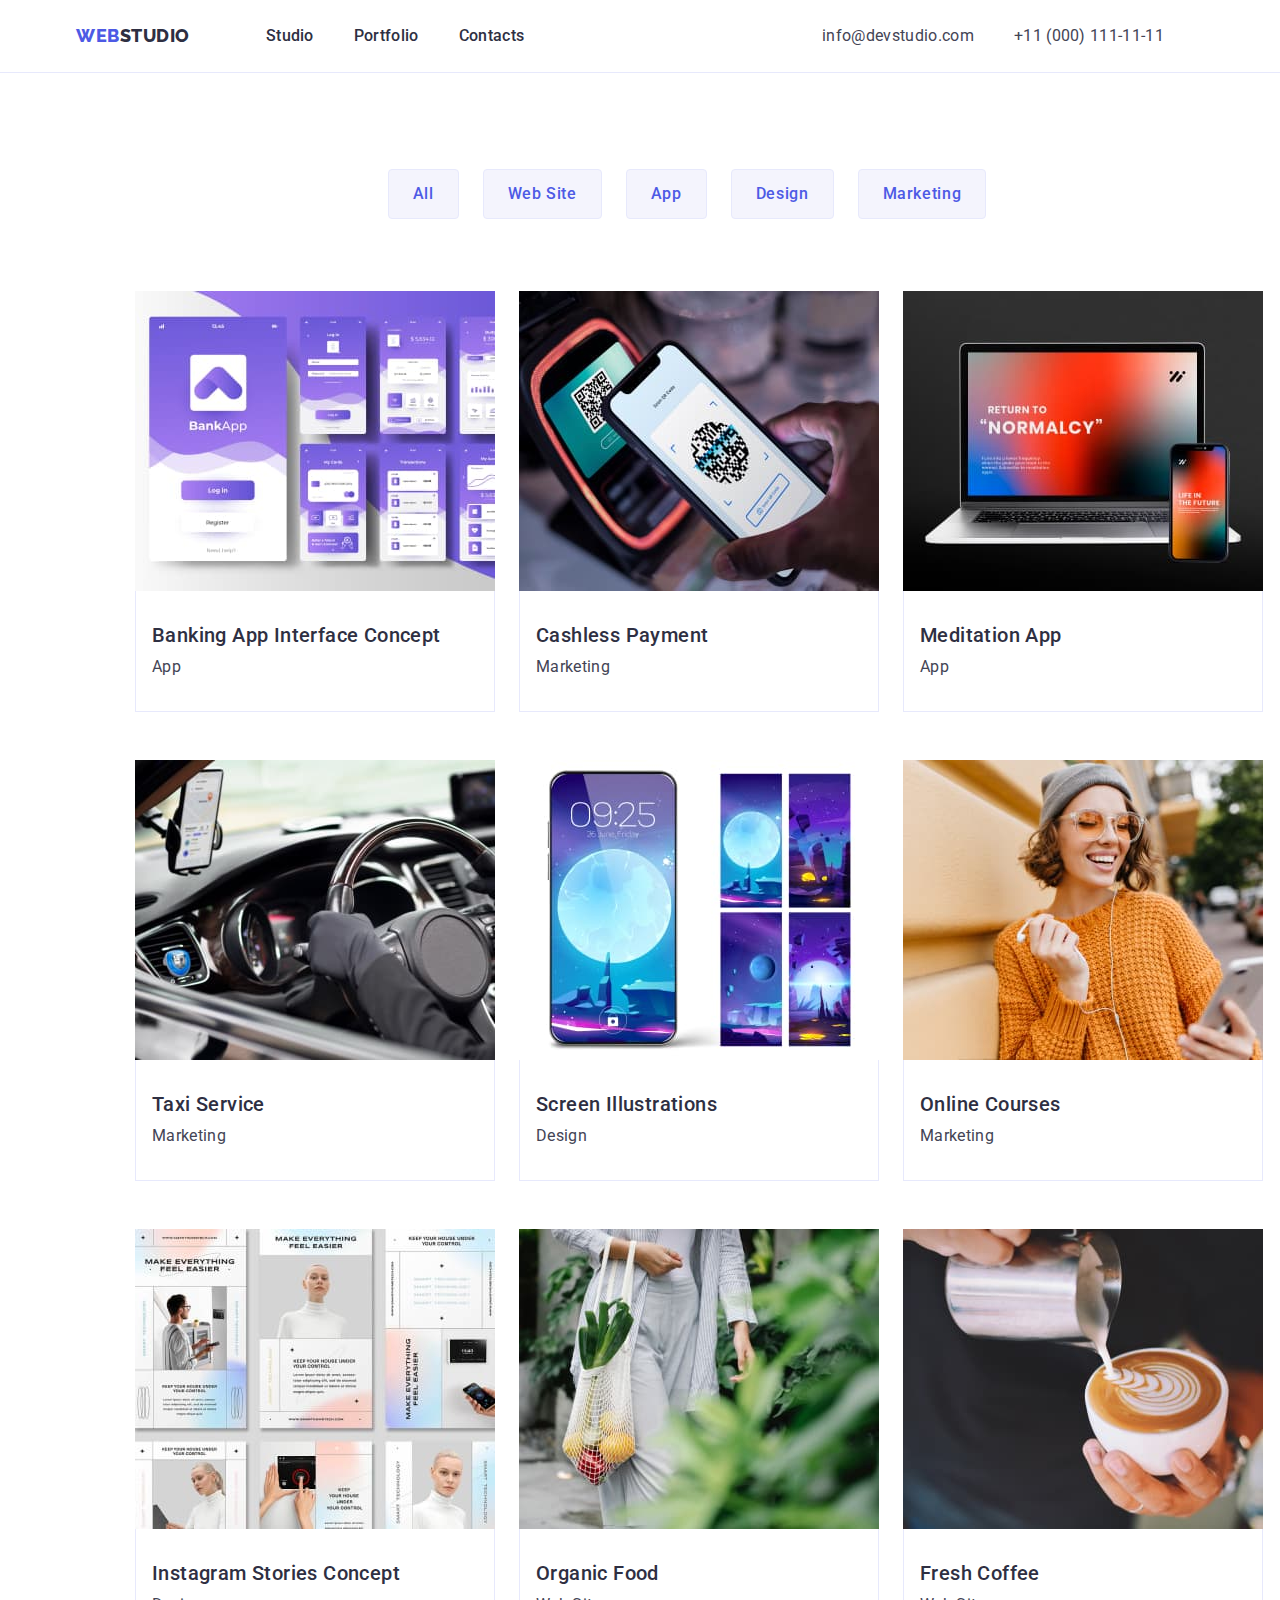
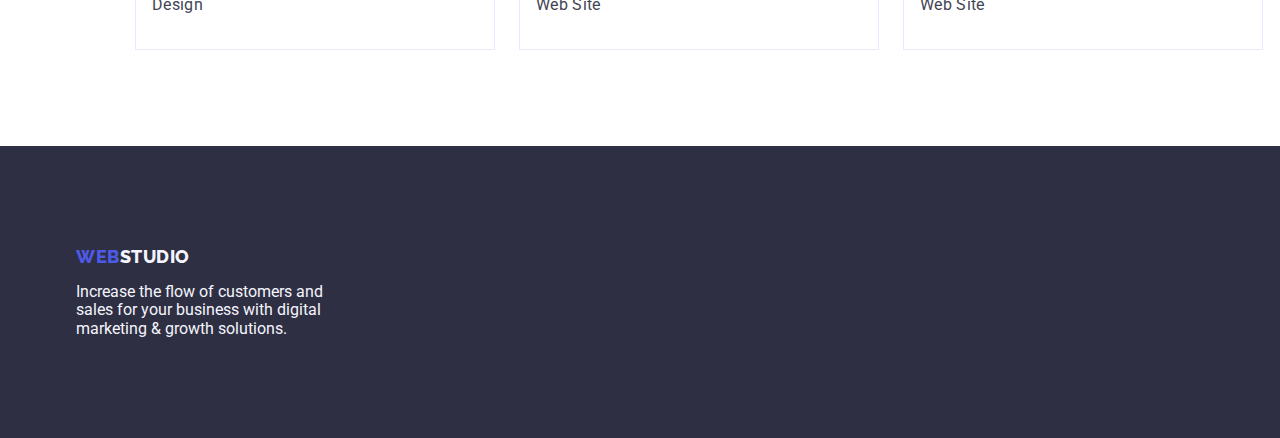
==== commit 16640d60: "v2" ====
--- a/portfolio.html
+++ b/portfolio.html
@@ -26,7 +26,7 @@
     <header class="nav">
       <div class="container main-nav">
         <nav class="main-nav">
-          <a href="./index.html" class="logo link"
+          <a href="./index.html" class="logo logo-header link"
             >Web<span class="logo-second-color">Studio</span></a
           >
 
@@ -229,7 +229,7 @@
     <!-- Footer -->
     <footer class="footer">
       <div class="container">
-        <a class="logo link" href="./index.html"
+        <a class="logo logo-footer link" href="./index.html"
           >Web<span class="footer-logo">Studio</span></a
         >
         <p class="footer-text">
--- a/css/styles.css
+++ b/css/styles.css
@@ -87,7 +87,6 @@
   letter-spacing: 0.03em;
   text-transform: uppercase;
   text-decoration: none;
-  margin-right: 76px;
 }
 
 .logo-second-color {
@@ -99,6 +98,10 @@
   letter-spacing: 0.03em;
   text-transform: uppercase;
   text-decoration: none;
+}
+
+.logo-header {
+  margin-right: 76px;
 }
 
 .logo:hover,
@@ -225,9 +228,12 @@
 .about-title {
 }
 
+.company-list {
+  gap: 24px;
+}
+
 .about-list-item {
   width: calc((100% - 72px) / 4);
-  margin-right: 24px;
 }
 
 /* .company-list .about-list-item:not(:last-child) {
@@ -338,7 +344,7 @@
   padding-top: 100px;
   padding-bottom: 100px;
 }
-.logo {
+.logo-footer {
   display: inline-block;
   margin-bottom: 16px;
 }
@@ -410,11 +416,13 @@
 .filter-list-img {
   display: flex;
   flex-wrap: wrap;
+  column-gap: 24px;
+  row-gap: 48px;
 }
 .filter-item-img {
   width: 360px;
-  margin-right: 24px;
-  margin-bottom: 48px;
+  /* margin-right: 24px;
+  margin-bottom: 48px; */
 }
 /* .filter-item-img {
   width: calc((100% - 48px) / 3);
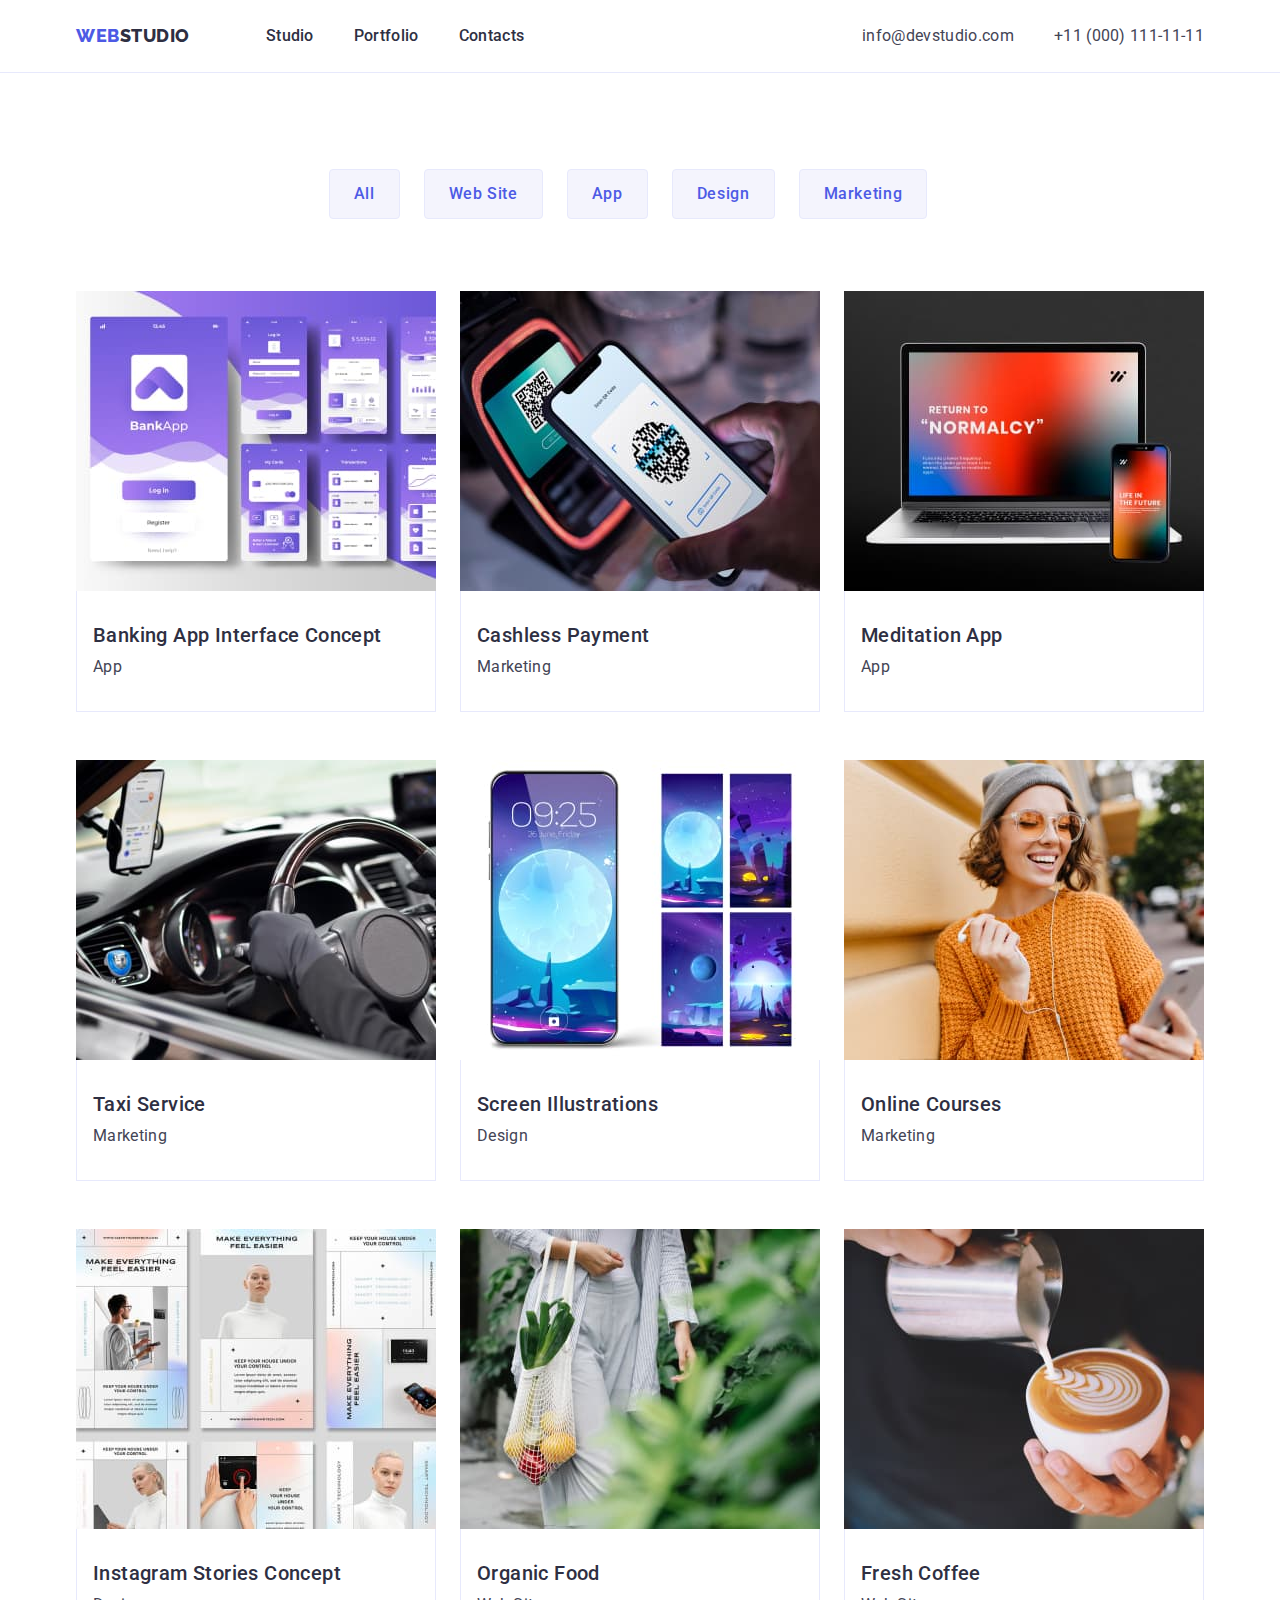
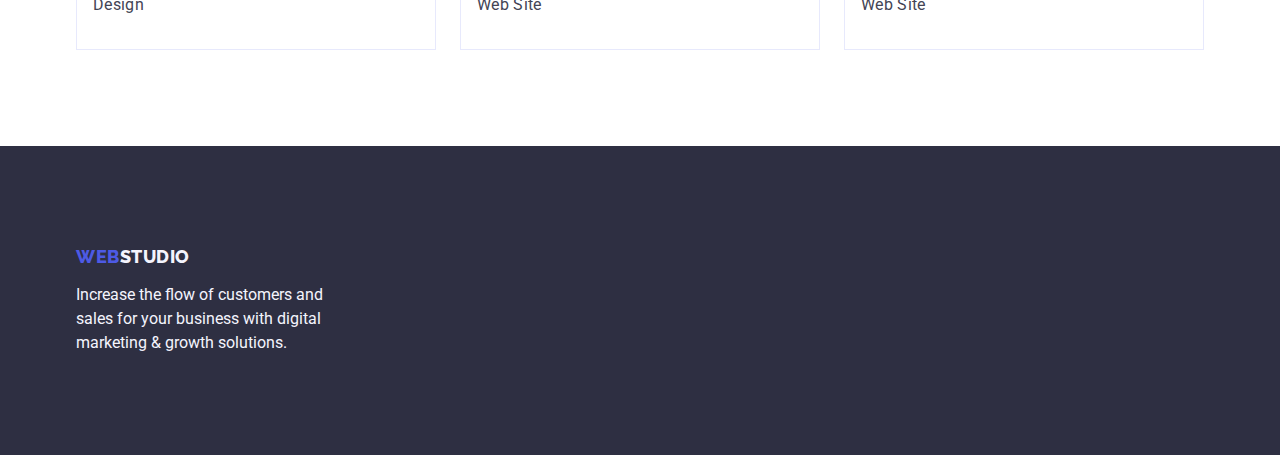
==== commit b964112b: "v 2.1" ====
--- a/portfolio.html
+++ b/portfolio.html
@@ -9,7 +9,7 @@
     <link rel="preconnect" href="https://fonts.googleapis.com" />
     <link rel="preconnect" href="https://fonts.gstatic.com" crossorigin />
     <link
-      href="https://fonts.googleapis.com/css2?family=Raleway:wght@800&family=Roboto:ital,wght@0,400;0,500;0,900;1,700&display=swap"
+      href="https://fonts.googleapis.com/css2?family=Raleway:wght@800&family=Roboto:wght@400;500;700;900&display=swap"
       rel="stylesheet"
     />
     <!-- Normalize -->
--- a/css/styles.css
+++ b/css/styles.css
@@ -132,9 +132,9 @@
 .site-nav-item {
   margin-right: 40px;
 }
-/* .site-nav .site-nav-item:not(:last-child) {
-  margin-right: 40px;
-} */
+.site-nav .site-nav-item:last-child {
+  margin-right: 0px;
+}
 
 .site-nav .link {
   display: block;
@@ -169,9 +169,10 @@
 .contact-nav-item {
   margin-right: 40px;
 }
-/* .contact-nav .contact-nav-item:not(:last-child) {
-  margin-right: 40px;
-} */
+
+.contact-nav .contact-nav-item:last-child {
+  margin-right: 0px;
+}
 
 .main-nav {
   display: flex;
@@ -261,6 +262,7 @@
 
 /* What are we doing */
 .content {
+  padding-bottom: 120px;
 }
 .content-title {
   color: var(--title-text-color);
@@ -274,7 +276,6 @@
 }
 
 .content-item {
-  margin-right: 24px;
 }
 .content-img {
   display: block;
@@ -282,6 +283,7 @@
 
 .content-list {
   display: flex;
+  gap: 24px;
 }
 
 /* .content-list .content-item:not(:last-child) {
@@ -305,7 +307,6 @@
 
 .team-item {
   background-color: var(--white-background-color);
-  margin-right: 24px;
 }
 .team-img {
   display: block;
@@ -327,6 +328,7 @@
 }
 .team-list {
   display: flex;
+  gap: 24px;
 }
 
 .team-text-container {
@@ -362,6 +364,7 @@
   font-family: "Roboto", sans-serif;
   font-size: 16px;
   width: 264px;
+  line-height: 24px;
 }
 
 /*                  */
@@ -369,8 +372,7 @@
 /*                  */
 
 .filter-buttons {
-  list-style: none;
-  padding: 96px 120px;
+  padding: 96px 0;
 }
 
 /* .filter-title {
